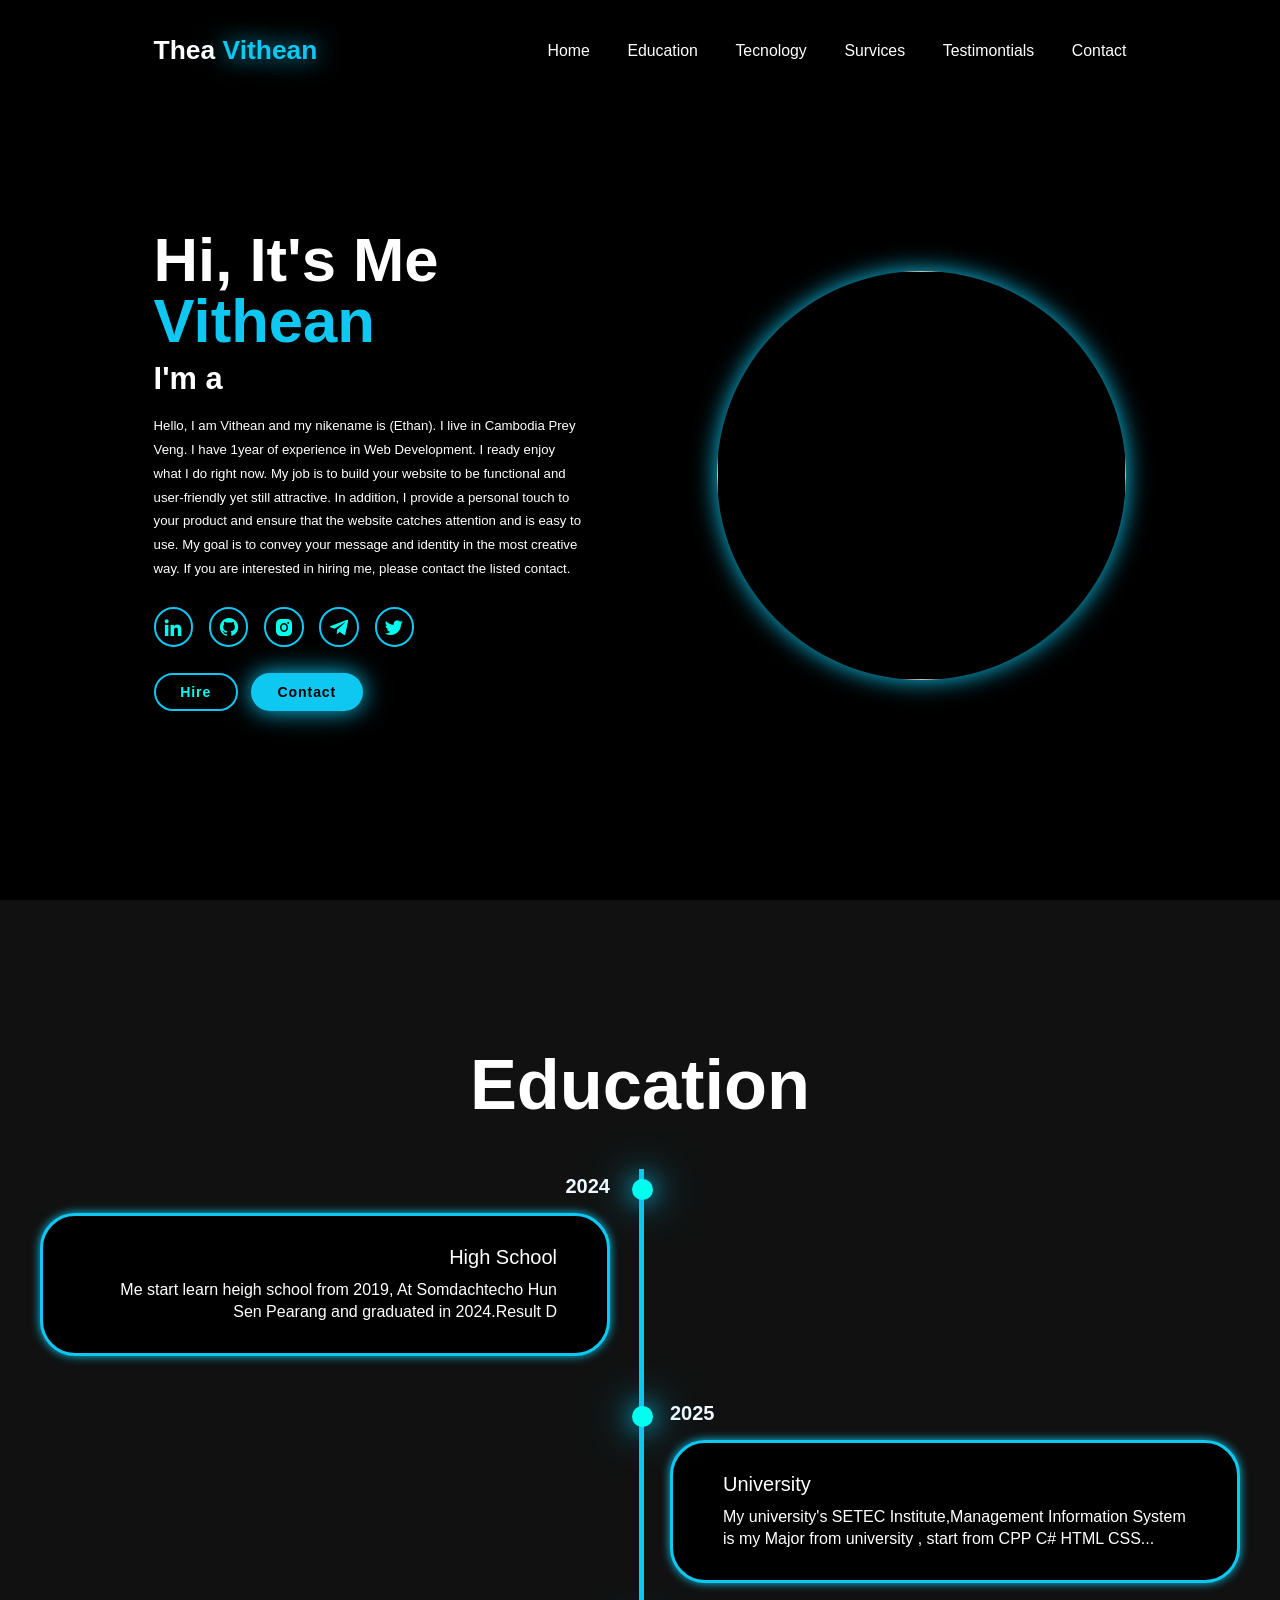
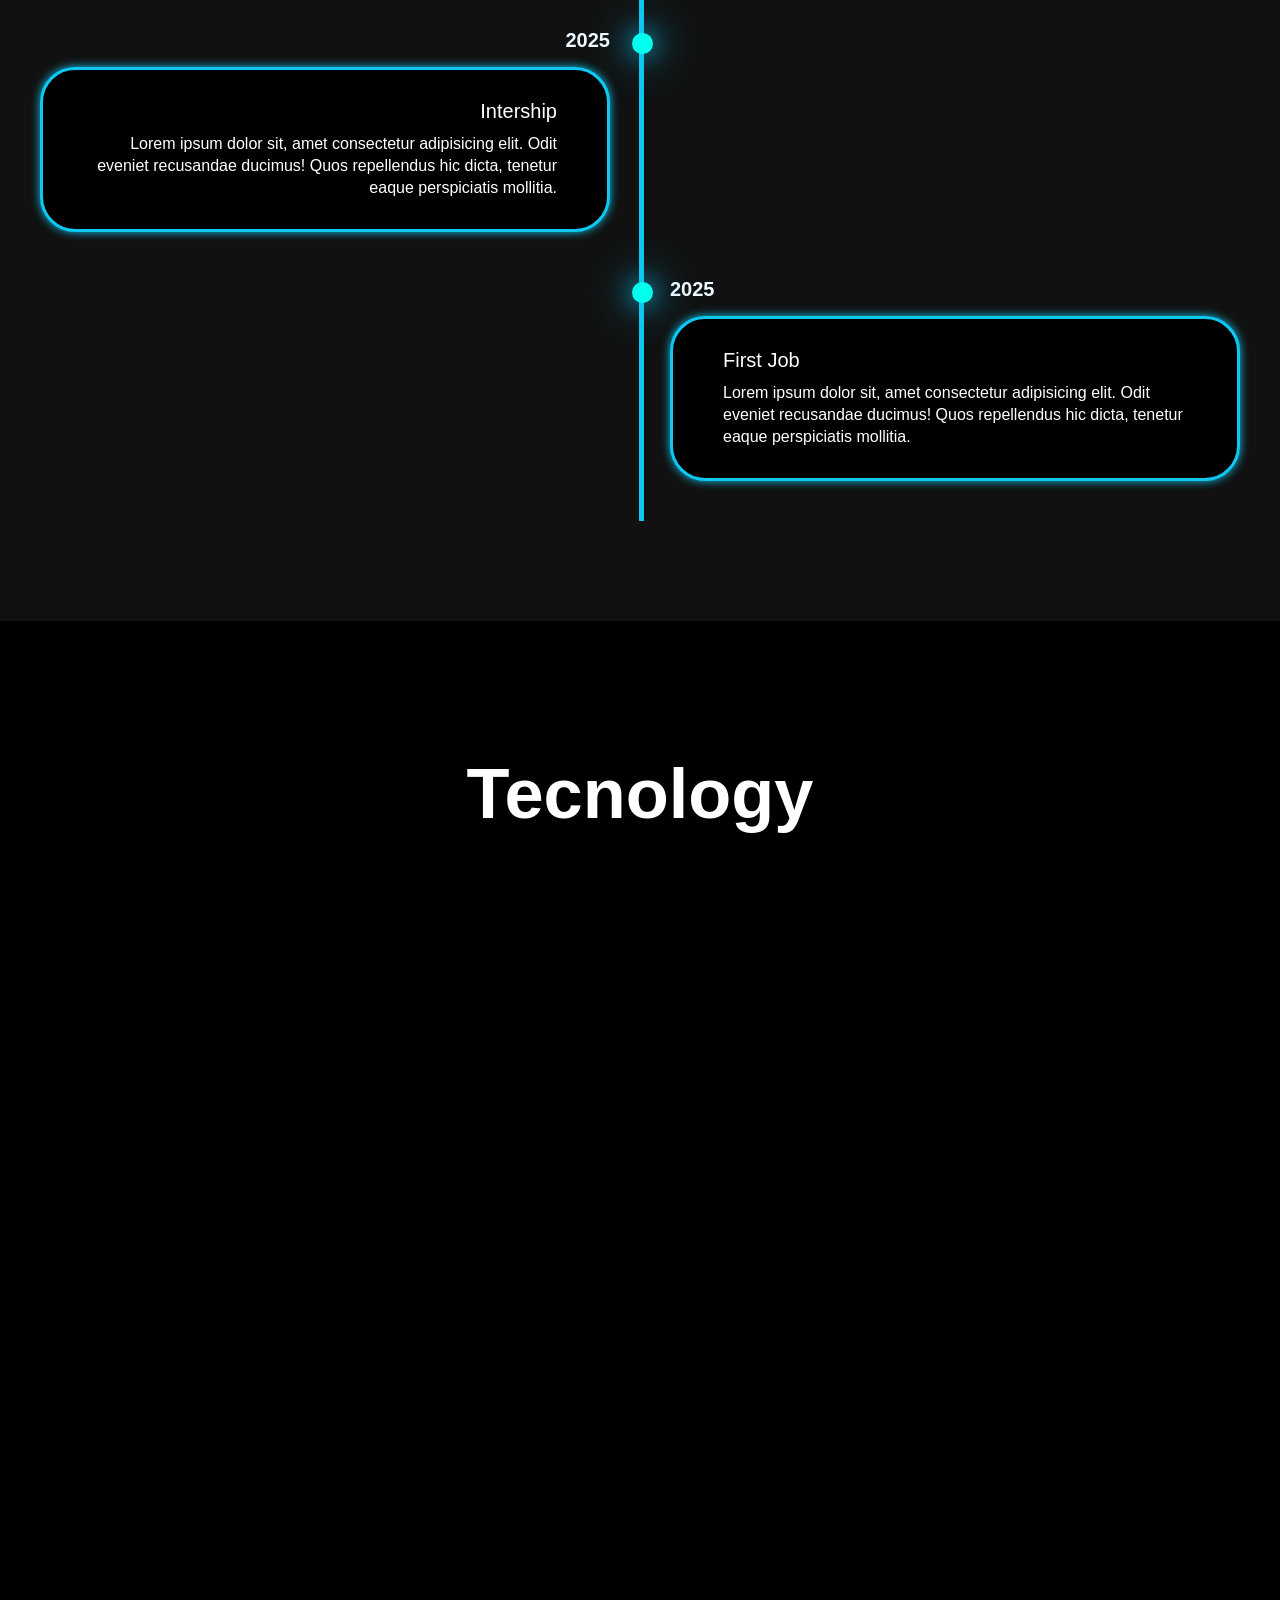
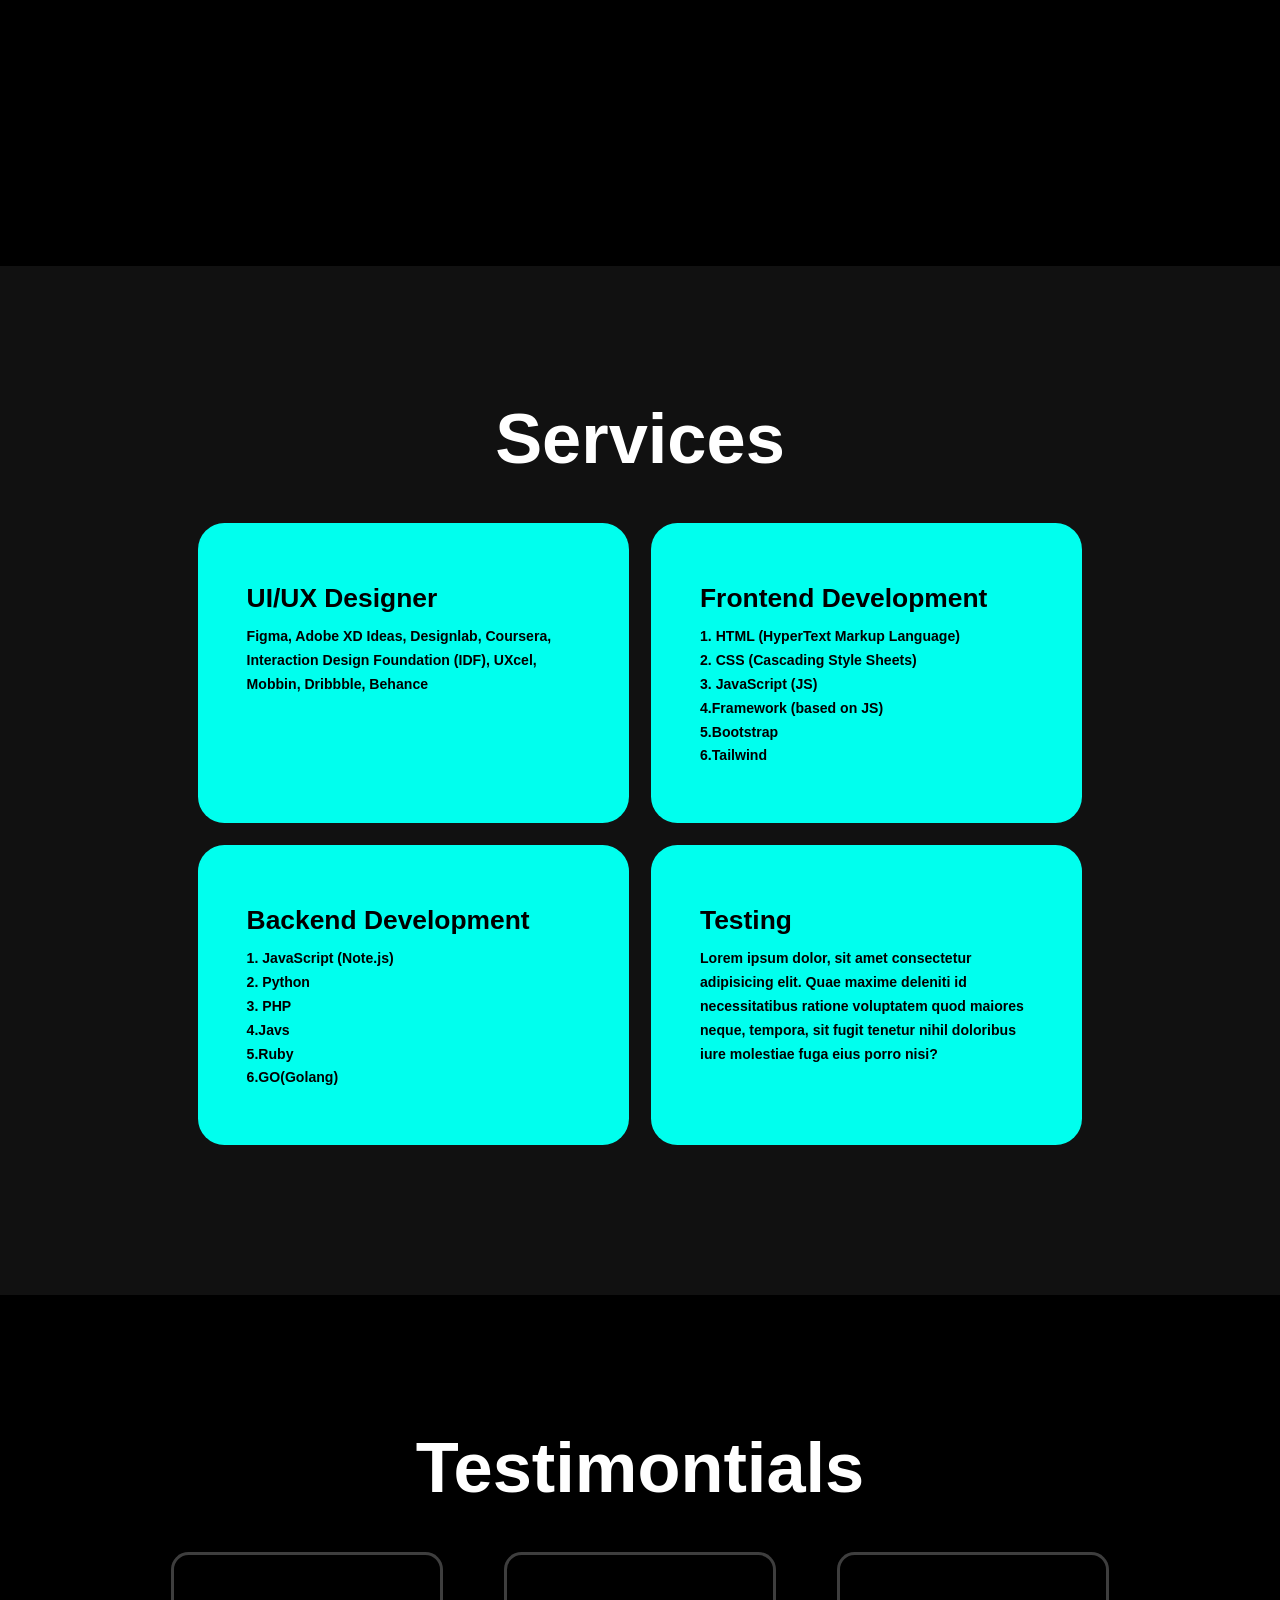
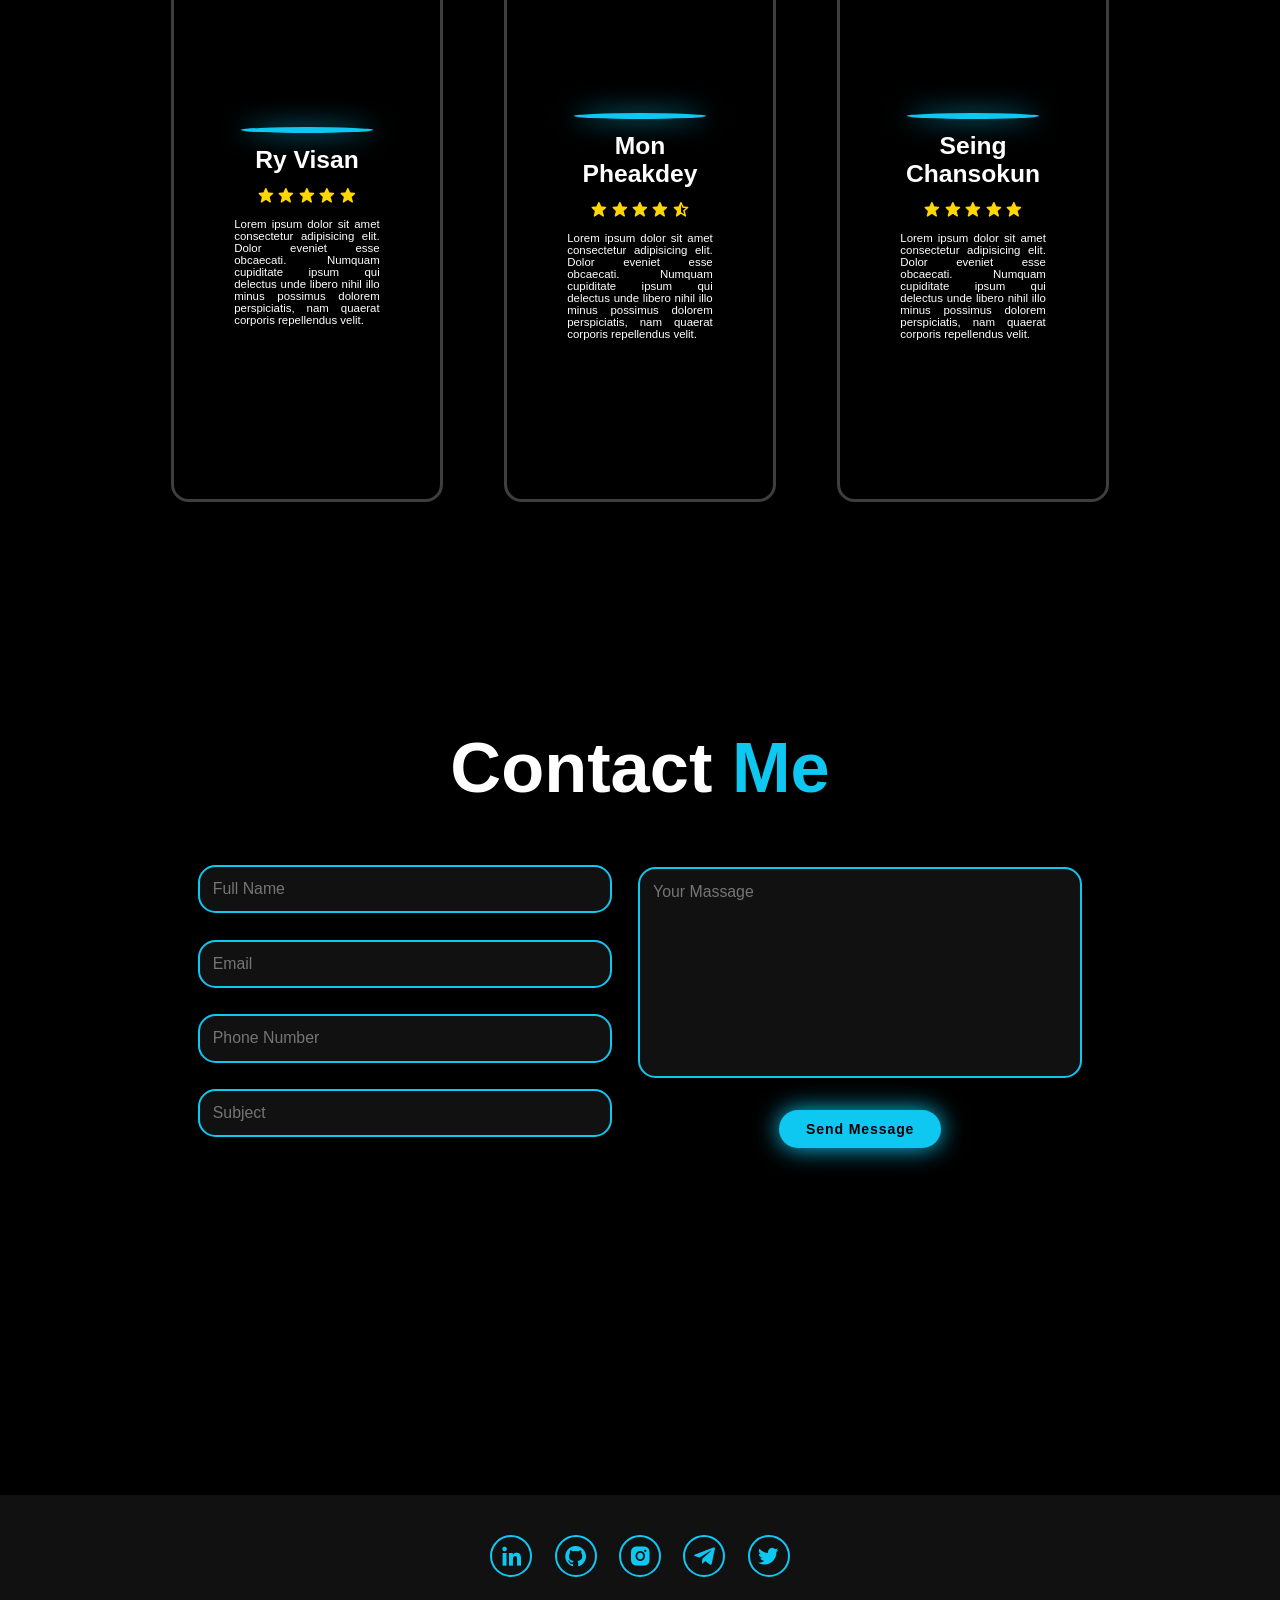
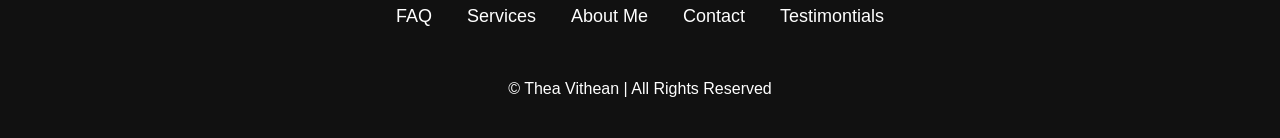
==== index.html @ bcec4ea8 "Create index.html" ====
<!DOCTYPE html>
<html lang="en">
<head>
    <meta charset="UTF-8">
    <meta name="viewport" content="width=device-width, initial-scale=1.0">
    <title>Thea Vithean</title>
    <link rel="stylesheet" href="/CSS/styl1.css">
    <link rel="preconnect" href="https://fonts.googleapis.com">
    <link rel="icon" href="/img/LOGO.ICON.jpg">
    <link href='https://unpkg.com/boxicons@2.1.4/css/boxicons.min.css' rel='stylesheet'>
</head>
<style>
    *{
    margin: 0;
    padding: 0;
    box-sizing: border-box;
    text-decoration: none;
    border: none;
    outline: none;
    scroll-behavior: smooth;
    font-family: "Poppnis",sans-serif;
}
:root{
    --bg--color:rgb(0, 0, 0);
    --second-bg-color:rgba(27, 27, 27, 0.642);
    --text--color:white;
    --main-color:#0ec8f2;
    --icon-size: 30px;
}
html{
    font-size: 60%;
    overflow-x: hidden;
}
body{
    background:var(--bg--color);
    color:var(--text--color);
    overflow: hidden;
}
.header{
    position: fixed;
    top: 0;
    left: 0;
    width: 100%;
    padding: 4rem 12% 4rem;
    background: rgba(0, 0, 0, 0.361);
    backdrop-filter: blur(8px);
    display: flex;
    justify-content: space-between;
    align-items: center;
    z-index: 5;
}
.logo{
    font-size: 3rem;
    color: var(--text--color);
    font-weight: 800;
    cursor: pointer;
    transition: 0.3s ease;
}
.logo:hover{
    transform: scale(1.1);
}
.logo span{
    text-shadow: 0 0 25px var(--main-color);
}
.navbar a{
    font-size: 1.8rem;
    color: var(--text--color);
    margin-left: 4rem;
    font-weight:500;
    transition: 0.3s ease;
    border-bottom: 3px solid transparent;
}
.navbar a:hover, .navbar a:active{
    color: var(--main-color);
    border-bottom: 3px solid var(--main-color);
}
#menu-icon{
    font-size: 3.6rem;
    color: var(--main-color);
    display: none;
}
section{
    min-height: 100vh;
    padding: 10rem 12% 10rem;
}
.home{
    display: flex;
    align-items: center;
    justify-content: center;
    gap: 15rem;
}
.home-content{
    display: flex;
    flex-direction: column;
    align-items: baseline;
    text-align: left;
    justify-content: center;
    margin-top: 3rem;
}
span{
    color: var(--main-color);
}
.logo span{
    color: var(--main-color);
}
.home-content h3{
    margin-bottom: 2rem;
    margin-top: 1rem;
    font-size: 3.5rem;
}
.home-content h1{
    font-size: 7rem;
    font-weight: 700;
    margin-top: 1.5rem;
    line-height: 1;
}
.home-img{
    border-radius: 50%;
}
.home-img img{
    position: relative;
    top: 3rem;
    width: 32vw;
    height: 32vw;
    border-radius: 50%;
    box-shadow: 0 0 25px var(--main-color);
    cursor: pointer;
    transition: 0.4s ease-in-out;
}
.home-img img:hover{
    box-shadow: 0 0 25px var(--main-color),
                0 0 50px var(--main-color),
                0 0 100px var(--main-color);
}
.home-content p{
    font-size: 1.5rem;
    font-weight: 500;
    line-height: 1.8;
    max-height: 1000px;
}
.social-icons a{
    display: inline-flex;
    justify-content: center;
    align-items: center;
    width: 4.5rem;
    height: 4.5rem;
    background: transparent;
    border: 2px solid var(--main-color);
    font-size: 2.5rem;
    border-radius: 50%;
    color: #00ffee;
    margin: 3rem 1.5rem 3rem 0;
    transition: 0.3s ease-in-out;
}
.social-icons a:hover{
    color: var(--text--color);
    transform: scale(1.3)translateY(-5px);
    box-shadow: 0 0 25px var(--main-color);
    background-color: var(--main-color)
}
.btn{
    display: inline-block;
    padding: 1rem 2.8rem;
    background: var(--main-color);
    box-shadow: 0 0 25px var(--main-color);
    border-radius: 4rem ;
    font-size: 1.6rem;
    color:black;
    border: 2px solid transparent;
    letter-spacing: 0.1rem;
    font-weight: 600;
    transition: 0.3s ease-in-out;
    cursor: pointer;
}
.btn:hover{
    transform: scale(1.05);
    box-shadow: 0 0 50px var(--main-color);
}
.btn-group{
    display: flex;
    align-items: center;
    gap: 1.5rem;
}
.btn-group a:nth-last-of-type(2){
    background-color: black;
    color: #00ffee;
    border: 2px solid var(--main-color);
    box-shadow: 0 0 25px transparent;
}
.btn-group a:nth-last-of-type(2):hover{
    box-shadow: 0 0 25px var(--main-color);
    background-color: #00ffee;
    color:black;
}
.text-animation{
    font-size: 34px;
    font-weight: 600;
    min-width: 280px;
}
.text-animation span{
    position: relative;
}
.text-animation span::before{
    content: "Web Developer";
    color:var(--main-color);
    animation: words  20s  infinite ;
}
.text-animation span::after{
    content: "";
    background-color: var(--bg--color);
    position: absolute;
    width: calc(100% + 8px);
    height: 100%;
    border-left: 3px solid var(--bg--color);
    right: -8px;
    animation: cursor 0.6s infinite, typing 20s steps(14) infinite;
}
@keyframes cursor{
    to{
        border-left: 2px solid var(--main-color);
    }
}
@keyframes words{
    0%,
    20%{
        content:"Frontend Designer";
    }
    21%,
    40%{
        content:"Web Designer";
    }
    41%,
    60%{
        content:"UX / UI Designer";
    }
    61%,
    80%{
        content:"Web Developer";
    }
    81%,
    100%{
        content:"Software Tester";
    }
}
@keyframes typing{
    10%,15%,30%,35%,50%,55%,70%,75%,90%,95%{
        width: 0;
    }
    5%,20%,25%,40%,45%,60%,65%,80%,85%{
        width: calc(100% +  8px);
    }
}
.heading{
    font-size:8rem;
    text-align: center;
    margin:5rem 0;
}
.education{
    padding: 100px 15px;
    background: var(--second-bg-color);
}
.education h2{
    margin-bottom: 5rem;
}
.timeline-items{
    max-width: 1200px;
    margin:auto;
    display: flex;
    flex-wrap: wrap;
    position: relative;
}
.timeline-items::before{
    content:"";
    position: absolute;
    width: 5px;
    height: 100%;
    background-color: var(--main-color);
    left: calc(50% - 1px);
}
.timeline-item{
    margin-bottom: 40px;
    width: 100%;
    position: relative;
}
.timeline-item:nth-child{
    margin-bottom: 0;
}
.timeline-item:nth-child(odd){
    padding-right: calc(50% + 30px);
    text-align: right;
}
.timeline-item:nth-child(even){
    padding-left: calc(50% + 30px);
}
.timeline-dot{
    height: 21px;
    width: 21px;
    background-color: #00ffee;
    box-shadow: 0 0 25px var(--main-color),
                0 0 50px var(--main-color);
    position: absolute;
    left: calc(50% - 8px);
    border-radius: 50%;
    top:10px;
}
.timeline-date{
    font-size: 20px;
    font-weight: 800;
    color: aliceblue;
    margin: 6px 0 15px;
}
.timeline-content{
    background-color: var(--bg--color);
    border: 3px solid var(--main-color);
    padding: 30px 50px;
    border-radius: 4rem;
    box-shadow: 0 0 10px var(--main-color);
    cursor: pointer;
    transition: 0.3s ease-in-out;
}
.timeline-content:hover{
    transform: scale(1.05);
    box-shadow: 0 0 25px var(--main-color);
}
.timeline-content h3{
    font-size: 20px;
    color: white;
    margin: 0 0 10px;
    font-weight: 500;
}
.timeline-content p{
    color: white;
    font-size: 16px;
    font-weight: 300;
    line-height: 22px;
}
::-webkit-scrollbar{
    width: 15px;
}
::-webkit-scrollbar-thumb{
    background-color: #00ffee;
}
::-webkit-scrollbar-track{
    background-color: var(--bg--color);
}
.services{
    background-color: var(--second-bg-color);
    color: black;
}
.services h2{
    margin-bottom: 5rem;
    color: white;
}
.services-container{
    display: grid;
    grid-template-columns: repeat(2,1fr);
    align-items: center;
    gap:2.5rem;
}
.services-box{
    background-color: #00ffee;
    height: 300px;
    border-radius: 3rem;
    border: 5px solid transparent;
    cursor: pointer;
    transition: 0.4s ease-in-out;
}
.services-box:hover{
    background: white;
    color: black;
    border:5px solid var(--main-color);
    transform: scale(1.03);
}
.services-box .services-info{
    display: flex;
    flex-direction: column;
    text-align: left;
    max-height: 200px;
    justify-content: left;
    align-items: baseline;
    padding: 5rem 5rem;
}
.services-info h4{
    font-size: 3rem;
    font-weight: 800;
    line-height: 2;
}
.services-info p{
    font-size: 1.6rem;
    font-weight: 600;
    max-height: 100px;
    line-height: 1.7;
    margin: 0;
}
.testimontials{
    background: var(--bg-color);
}
.testimontials-box{
    background-size: cover;
    display: flex;
    align-items: center;
    justify-content: center;
    flex-direction: column;
}
.testimontials .heading{
    margin-bottom: 5rem;
}
.testimontials-box img{
    width: 15rem;
    border-radius: 50%;
    border: 3px solid var(--main-color);
    box-shadow: 0 0 25px var(--main-color);
}
.wrapper{
    display: grid;
    grid-template-columns: repeat(3,1fr);
    gap: 3rem;
}
.testimontials-item{
    min-height: 550px;
    max-width: 450px;
    background: rgba(0, 0, 0, 0.461);
    border: 3px solid rgba(83, 83, 83, 0.75);
    border-radius: 2rem;
    margin: 0 2rem;
    padding: 30px 60px;
    cursor:pointer;
    display: flex;
    flex-direction: column;
    align-items: center;
    justify-content: center;
    text-align: center;
    gap: 1.5rem;
    color:white;
    transition: 0.4s ease-in-out;
}
.testimontials-item:hover{
    border: 3px solid var(--main-color);
    transform: translateY(-10px)scale(1.03);
    box-shadow: 0 0 50px var(--main-color);
}
.testimontials-item h2{
    font-size: 2.8rem;
}
.testimontials-item p{
    font-size: 1.3rem;
}
#star{
    color :gold;
    font-size: 2rem;
}
.contact{
    background-color: var(--bg--color);
}
.contact h2{
    margin-bottom: 3rem;
    color:white;
}
.contact form{
    display: flex;
    align-items: center;
    justify-content: center;
    gap: 3rem;
    margin: 5rem;
    text-align: center;
}
.contact form .input-box{
    display: flex;
    justify-content: center;
    flex-wrap: wrap;
}
.contact form .input-box input,
.contact form textarea{
    width: 100%;
    padding: 1.5rem;
    font-size: 1.8rem;
    color: var(--text--color);
    background: var(--second-bg-color);
    border-radius: 2rem;
    border: 2px solid var(--main-color);
    margin: 1.5rem 0;
    resize: none;
}
.contact form .btn{
    margin-top: 2rem;
}
.footer{
    position: relative;
    bottom: 0;
    width: 100%;
    padding: 40px 0;
    background-color: var(--second-bg-color);
}
.footer .social{
    text-align: center ;
    padding-bottom: 25px;
    color: var(--main-color);
}
.footer .social a{
    font-size: 25px;
    color: var(--main-color);
    border: 2px solid var(--main-color);
    width: 42px;
    height: 42px;
    line-height: 42px;
    display: inline-block;
    text-align: center;
    border-radius: 50%;
    margin: 0 10px;
    transition: 0.3s ease-in-out;

}
.footer .social a:hover{
    transform: scale(1.2)translateY(-10px);
    background-color: var(--main-color);
    color: black;
    box-shadow: 0 0 25px var(--main-color);
}
.footer ul{
    margin-top: 0;
    padding: 0;
    font-size: 18px;
    line-height: 1.6;
    margin-bottom: 0;
    text-align: center;
}
.footer ul li a{
    color: white;
    border-bottom: 3px solid transparent;
    transition: 0.3s ease-in-out
}
.footer ul li a:hover{
    border-bottom: 3px solid var(--main-color);
}
.footer ul li{
    display: inline-block;
    padding: 0 15px;
}
.footer .copyright{
    margin-top: 50px;
    text-align: center;
    font-size: 16px;
    color: white;
}
@media(max-width:1285px){
    html{
        font-size: 55%;
    }
    .services-container{
        padding-bottom: 7rem;
        grid-template-columns: repeat(2,1fr);
        margin: 0 5rem;
    }
}
@media(max-width:991px){
    header{
        padding: 2rem 3%;
    }
    section{
        padding: 10rem 3% 2rem;
    }
    .timeline-items::before{
        left: 7px;
    }
    .timeline-item:nth-child(odd){
        padding-right: 0;
        text-align: left;
    }
    .timeline-item:nth-child(odd),
    .timeline-item:nth-child(even){
        padding-left: 37px;
    }
    .timeline-dot{
        left: 0;
    }
    .services{
        padding-bottom: 7rem;
    }
    .testimontials .wrapper{
        grid-template-columns: repeat(1,1fr);
    }
    .footer{
        padding: 2rem 3%;
    }
}
@media(max-width:895px){
    #menu-icon{
        display: block;
    }
    .navbar{
        position: absolute;
        top: 100%;
        right: 0;
        width: 50%;
        padding:1rem 3%;
        background: rgba(0, 0, 0, 0.79);
        backdrop-filter: blur(20px);
        border-bottom-left-radius: 2rem;
        border-left: 2px solid var(--main-color);
        border-bottom: 2px solid var(--main-color);
        display :none;
    }
    .navbar .active{
        display: block;
    }
    .navbar a{
        display: block;
        font-size: 2rem;
        margin :3rem 0;
        color: white;
    }
    .home{
        flex-direction: column-reverse;
        margin: 5rem 4rem;
    }
    .home-content h3{
        font-size: 2.6rem;
    }
    .home-content h1{
        font-size: 8rem;
        margin-top: 3rem;
    }
    .home-content p{
        max-width: 600px;
        margin: 0 auto;
    }
    .home-img img{
        width: 56vw;
    }
    .services h2{
        margin-bottom: 3rem;
    }
    .services-container{
        grid-template-columns: repeat(1,1fr);
    }
}
/* .tecnology{
    display: flex;
    align-items: center;
    justify-content: center;
} */
.orbit-wrapper {
      position: relative;
      width: 100%;
      height: 100vh;
      perspective: 1000px;
      display: flex;
      align-items: center;
      justify-content: center;
    }
    .equator-rotation {
      width: 100%;
      height: 100%;
      transform-style: preserve-3d;
      position: relative;
    }
    .orbit {
      position: absolute;
      top: 35%;
      left: 50%;
      transform-style: preserve-3d;
    }
    .icon {
      position: absolute;
      width: var(--icon-size);
      height: var(--icon-size);
      transition: transform 0.2s;
    }
    .icon img {
      width: 100%;
      height: 100%;
    }
</style>
<body>
    <header class="header">
        <a href="#home" class="logo">Thea <span>Vithean</span></a>
        <i class='bx bx-menu' id="menu-icon"></i>
        <nav class="navbar">
            <a href="#home" class="active">Home</a>
            <a href="#education">Education</a>
            <a href="#tecnology">Tecnology</a>
            <a href="#services">Survices</a>
            <a href="#testimontials">Testimontials</a>
            <a href="#contact">Contact</a>
        </nav>
    </header>
    <section class="home" id="home">
        <div class="home-content">
            <h1>Hi, It's Me <span>Vithean</span></h1>
            <h3 class="text-animation">I'm a <span></span></h3>
            <p>Hello, I am Vithean and my nikename is (Ethan). I live in Cambodia Prey Veng. I have 1year of experience in Web Development. I ready enjoy  what I do right now. My job is to build your website to be functional and user-friendly yet still attractive. In addition, I provide a personal touch to your product and ensure that the website catches attention and is easy to use. My goal is to convey your message and identity in the most creative way. If you are interested in hiring me, please contact the listed contact. </p>
            <div class="social-icons">
                <a href="#"><i class='bx bxl-linkedin' ></i></a>
                <a href="https://github.com/ethanthean17"><i class='bx bxl-github' ></i></a>
                <a href="https://www.instagram.com/accounts/settings/v2/your_account/"><i class='bx bxl-instagram-alt' ></i></a>
                <a href="https://t.me/theavithean"><i class='bx bxl-telegram' ></i></a>
                <a href="https://x.com/home"><i class='bx bxl-twitter' ></i></a>
            </div>
            <div class="btn-group">
                <a href="#" class="btn">Hire</a>
                <a href="#contact" class="btn">Contact</a>
            </div>
        </div>
        <div class="home-img">
            <img src="logo12.jpg" alt="">
        </div>
    </section>
    <section class="education" id="education">
        <h2 class="heading">Education</h2>
        <div class="timeline-items">
            <div class="timeline-item">
                <div class="timeline-dot"></div>
                    <div class="timeline-date">2024</div>
                        <div class="timeline-content">
                        <h3>High School</h3>
                        <p>Me start learn heigh school from 2019, At Somdachtecho Hun Sen Pearang and graduated in 2024.Result D</p>
                    </div>
            </div>
            <div class="timeline-item">
                <div class="timeline-dot"></div>
                    <div class="timeline-date">2025</div>
                    <div class="timeline-content">
                        <h3>University</h3>
                        <p>My university's SETEC Institute,Management Information System is my Major from university , start from CPP C# HTML CSS...</p>
                    </div>
            </div>
            <div class="timeline-item">
                <div class="timeline-dot"></div>
                <div class="timeline-date">2025</div>
                <div class="timeline-content">
                    <h3>Intership</h3>
                    <p>Lorem ipsum dolor sit, amet consectetur adipisicing elit. Odit eveniet recusandae ducimus! Quos repellendus hic dicta, tenetur eaque perspiciatis mollitia.</p>
                </div>
            </div>
            <div class="timeline-item">
                <div class="timeline-dot"></div>
                <div class="timeline-date">2025</div>
                <div class="timeline-content">
                    <h3>First Job</h3>
                    <p>Lorem ipsum dolor sit, amet consectetur adipisicing elit. Odit eveniet recusandae ducimus! Quos repellendus hic dicta, tenetur eaque perspiciatis mollitia.</p>
                </div>
            </div>
        </div>
    </section>
    <section class="tecnology" id="tecnology">
        <h2 class="heading">Tecnology</h2>
        <div class="orbit-wrapper">
            <div class="equator-rotation" id="equator">
            <div id="orbit1" class="orbit"></div>
            <div id="orbit2" class="orbit"></div>
            <div id="orbit3" class="orbit"></div>
            <div id="orbit4" class="orbit"></div>
            <div id="orbit5" class="orbit"></div>
            <div id="orbit6" class="orbit"></div>
        </div>
  </div>
  </div>
    </section>
    <section class="services" id="services">
        <h2 class="heading">Services</h2>
        <div class="services-container">
            <div class="services-box">
                <div class="services-info">
                    <h4>UI/UX Designer</h4>
                    <p>Figma, Adobe XD Ideas, Designlab, Coursera, Interaction Design Foundation (IDF), UXcel, Mobbin, Dribbble, Behance</p>
                </div>
            </div>
            <div class="services-box">
                <div class="services-info">
                    <h4>Frontend Development</h4>
                    <p>1. HTML (HyperText Markup Language) <br>2. CSS (Cascading Style Sheets) <br>3. JavaScript (JS) <br>4.Framework (based on JS) <br>5.Bootstrap <br>6.Tailwind</p>
                </div>
            </div>
            <div class="services-box">
                <div class="services-info">
                    <h4>Backend Development</h4>
                    <p>1. JavaScript (Note.js) <br>2. Python <br>3. PHP <br>4.Javs <br>5.Ruby <br>6.GO(Golang)</p>
                </div>
            </div>
            <div class="services-box">
                <div class="services-info">
                    <h4>Testing</h4>
                    <p>Lorem ipsum dolor, sit amet consectetur adipisicing elit. Quae maxime deleniti id necessitatibus ratione voluptatem quod maiores neque, tempora, sit fugit tenetur nihil doloribus iure molestiae fuga eius porro nisi?</p>
                </div>
            </div>
        </div>
    </section>
    <section class="testimontials" id="testimontials">
        <div class="testimontials-box">
            <h2 class="heading">Testimontials</h2>
            <div class="wrapper">
                <div class="testimontials-item">
                    <img src="kru visan.jpg" alt="">
                    <h2>Ry Visan</h2>
                    <div class="rating">
                        <i class='bx bxs-star' id="star"></i>
                        <i class='bx bxs-star' id="star"></i>
                        <i class='bx bxs-star' id="star"></i>
                        <i class='bx bxs-star' id="star"></i>
                        <i class='bx bxs-star' id="star"></i>
                    </div>
                    <p align="justify">Lorem ipsum dolor sit amet consectetur adipisicing elit. Dolor eveniet esse obcaecati. Numquam cupiditate ipsum qui delectus unde libero nihil illo minus possimus dolorem perspiciatis, nam quaerat corporis repellendus velit.</p>
                </div>
                <div class="testimontials-item">
                    <img src="ahkdey2.jpg" alt="">
                    <h2>Mon Pheakdey</h2>
                    <div class="rating">
                        <i class='bx bxs-star' id="star"></i>
                        <i class='bx bxs-star' id="star"></i>
                        <i class='bx bxs-star' id="star"></i>
                        <i class='bx bxs-star' id="star"></i>
                        <i class='bx bxs-star-half' id="star"></i>
                    </div>
                    <p align="justify">Lorem ipsum dolor sit amet consectetur adipisicing elit. Dolor eveniet esse obcaecati. Numquam cupiditate ipsum qui delectus unde libero nihil illo minus possimus dolorem perspiciatis, nam quaerat corporis repellendus velit.</p>
                </div>
                <div class="testimontials-item">
                    <img src="sokun.jpg" alt="">
                    <h2>Seing Chansokun</h2>
                    <div class="rating">
                        <i class='bx bxs-star' id="star"></i>
                        <i class='bx bxs-star' id="star"></i>
                        <i class='bx bxs-star' id="star"></i>
                        <i class='bx bxs-star' id="star"></i>
                        <i class='bx bxs-star' id="star"></i>
                    </div>
                    <p align="justify">Lorem ipsum dolor sit amet consectetur adipisicing elit. Dolor eveniet esse obcaecati. Numquam cupiditate ipsum qui delectus unde libero nihil illo minus possimus dolorem perspiciatis, nam quaerat corporis repellendus velit.</p>
                </div>
            </div>
        </div>
    </section>
    <section class="contact" id="contact">
        <h2 class="heading">Contact <span>Me</span></h2>
        <form action="">
            <div class="input-group">
                <div class="input-box">
                    <input type="text" placeholder="Full Name">
                    <input type="email" placeholder="Email">
                </div>
                <div class="input-box">
                    <input type="number" placeholder="Phone Number">
                    <input type="text" placeholder="Subject">
                </div>
            </div>
            <div class="input-group-2">
                    <textarea name="" id="" cols="30" rows="10" placeholder="Your Massage"></textarea>
                    <input type="submit" value="Send Message" class="btn">
                </div>
        </form>
    </section>
    <footer class="footer">
        <div class="social">
            <a href="#"><i class='bx bxl-linkedin' ></i></a>
            <a href="https://github.com/ethanthean17"><i class='bx bxl-github' ></i></a>
            <a href="https://www.instagram.com/accounts/settings/v2/your_account/"><i class='bx bxl-instagram-alt' ></i></a>
            <a href="https://t.me/theavithean"><i class='bx bxl-telegram' ></i></a>
            <a href="https://x.com/home"><i class='bx bxl-twitter' ></i></a>
        </div>
        <ul class="list">
            <li><a href="">FAQ</a></li>
            <li><a href="#services">Services</a></li>
            <li><a href="#home">About Me</a></li>
            <li><a href="#contact">Contact</a></li>
            <li><a href="#testimontials">Testimontials</a></li>
        </ul>
        <p class="copyright">
            © Thea Vithean  |  All Rights Reserved
        </p>
    </footer>
    <script src="/Javascript/script.js"></script>
    <script>
    const allLanguages = [
      { title: "Python", img: "https://cdn.jsdelivr.net/gh/devicons/devicon/icons/python/python-original.svg" },
      { title: "Java", img: "https://cdn.jsdelivr.net/gh/devicons/devicon/icons/java/java-original.svg" },
      { title: "C++", img: "https://cdn.jsdelivr.net/gh/devicons/devicon/icons/cplusplus/cplusplus-original.svg" },
      { title: "Ruby", img: "https://cdn.jsdelivr.net/gh/devicons/devicon/icons/ruby/ruby-original.svg" },
      { title: "Swift", img: "https://cdn.jsdelivr.net/gh/devicons/devicon/icons/swift/swift-original.svg" },
      { title: "C#", img: "https://cdn.jsdelivr.net/gh/devicons/devicon/icons/csharp/csharp-original.svg" },
      { title: "Go", img: "https://cdn.jsdelivr.net/gh/devicons/devicon/icons/go/go-original.svg" },
      { title: "PHP", img: "https://cdn.jsdelivr.net/gh/devicons/devicon/icons/php/php-original.svg" },
      { title: "Rust", img: "https://cdn.jsdelivr.net/gh/devicons/devicon/icons/rust/rust-plain.svg" },
      { title: "TypeScript", img: "https://cdn.jsdelivr.net/gh/devicons/devicon/icons/typescript/typescript-original.svg" },
      { title: "Kotlin", img: "https://cdn.jsdelivr.net/gh/devicons/devicon/icons/kotlin/kotlin-original.svg" },
      { title: "Dart", img: "https://cdn.jsdelivr.net/gh/devicons/devicon/icons/dart/dart-original.svg" },
      { title: "Haskell", img: "https://cdn.jsdelivr.net/gh/devicons/devicon/icons/haskell/haskell-original.svg" },
      { title: "Perl", img: "https://cdn.jsdelivr.net/gh/devicons/devicon/icons/perl/perl-original.svg" }
    ];

    const orbitSettings = [
      { id: "orbit1", radius: 270, iconSpeed: 0.015 },
      { id: "orbit2", radius: 230, iconSpeed: 0.02 },
      { id: "orbit3", radius: 190, iconSpeed: 0.025 },
      { id: "orbit4", radius: 150, iconSpeed: 0.03 },
      { id: "orbit5", radius: 110,  iconSpeed: 0.035 },
      { id: "orbit6", radius: 70,  iconSpeed: 0.04 }
    ];

    const iconSize = parseInt(getComputedStyle(document.documentElement).getPropertyValue('--icon-size'));
    const orbits = orbitSettings.map((config, index) => {
      const el = document.getElementById(config.id);
      const langs = [];

      for (let i = 0; i < 4; i++) {
        langs.push(allLanguages[(index * 4 + i) % allLanguages.length]);
      }

      el.style.width = el.style.height = config.radius * 2 + 'px';
      el.style.marginLeft = -config.radius + 'px';
      el.style.marginTop = -config.radius + 'px';

      return { element: el, ...config, langs, icons: [], angle: 0 };
    });

    orbits.forEach(orbit => {
      orbit.langs.forEach(lang => {
        const icon = document.createElement('div');
        icon.className = 'icon';
        icon.title = lang.title;

        const img = document.createElement('img');
        img.src = lang.img;
        img.alt = lang.title;

        icon.appendChild(img);
        orbit.element.appendChild(icon);
        orbit.icons.push(icon);
      });
    });

    let worldAngle = 0;

    function animate() {
      worldAngle += 0.002;
      document.getElementById('equator').style.transform = `rotateY(${worldAngle * 180 / Math.PI}deg)`;

      orbits.forEach(orbit => {
        orbit.angle += orbit.iconSpeed;

        orbit.icons.forEach((icon, i) => {
          const angle = (i / orbit.icons.length) * 2 * Math.PI + orbit.angle;
          const x = orbit.radius * Math.cos(angle);
          const z = orbit.radius * Math.sin(angle);

          icon.style.left = `${orbit.radius + x - iconSize / 2}px`;
          icon.style.top = `${orbit.radius - z * 0.3}px`;

          const scale = 0.7 + (z / (2 * orbit.radius));
          icon.style.transform = `scale(${scale.toFixed(2)})`;
          icon.style.zIndex = Math.floor(scale * 100);
        });
      });

      requestAnimationFrame(animate);
    }

    animate();
    let munuIcon = document.querySelector('#menu-icon');
let navbar = document.querySelector('.navbar');
let sections = document.querySelectorAll('section');
let navLinks = document.querySelectorAll('header nav a');

window.onscroll = () =>{
    sections.forEach(sec => {
        let top =window.scrollY;
        let offet = sec.offsetTop - 150;
        let height = sec.offsetHeight;
        let id = sec.getAttribute('id');
        if(top >= offet && top < offet + height){
            navLinks.forEach(links => {
                links.classList.remove('active');
                document.querySelector('header nav a [ href*=' + id + ' ]').classList.add('active')
            })
        }
    })
}
munuIcon.onclick = () => {
    munuIcon.classList.toggle('bx-x');
    navbar.classList.toggle('active');
}
  </script>

</body>
</html>
---- CSS/styl1.css ----
*{
    margin: 0;
    padding: 0;
    box-sizing: border-box;
    text-decoration: none;
    border: none;
    outline: none;
    scroll-behavior: smooth;
    font-family: "Poppnis",sans-serif;
}
:root{
    --bg--color:rgb(0, 0, 0);
    --second-bg-color:rgba(27, 27, 27, 0.642);
    --text--color:white;
    --main-color:#00ffee;
}
html{
    font-size: 60%;
    overflow-x: hidden;
}
body{
    background:var(--bg--color);
    color:var(--text--color);
}
.header{
    position: fixed;
    top: 0;
    left: 0;
    width: 100%;
    padding: 4rem 12% 4rem;
    background: rgba(0, 0, 0, 0.638);
    backdrop-filter: blur(10px);
    display: flex;
    justify-content: space-between;
    align-items: center;
    z-index: 5;
}
.logo{
    font-size: 3rem;
    color: var(--text--color);
    font-weight: 800;
    cursor: pointer;
    transition: 0.3s ease;
}
.logo:hover{
    transform: scale(1.1);
}
.logo span{
    text-shadow: 0 0 25px var(--main-color);
}
.navbar a{
    font-size: 1.8rem;
    color: var(--text--color);
    margin-left: 4rem;
    font-weight:500;
    transition: 0.3s ease;
    border-bottom: 3px solid transparent;
}
.navbar a:hover, .navbar a:active{
    color: var(--main-color);
    border-bottom: 3px solid var(--main-color);
}
#menu-icon{
    font-size: 3.6rem;
    color: var(--main-color);
    display: none;
}
section{
    min-height: 100vh;
    padding: 10rem 12% 10rem;
}
.home{
    display: flex;
    align-items: center;
    justify-content: center;
    gap: 15rem;
}
.home-content{
    display: flex;
    flex-direction: column;
    align-items: baseline;
    text-align: left;
    justify-content: center;
    margin-top: 3rem;
}
span{
    color: var(--main-color);
}
.logo span{
    color: var(--main-color);
}
.home-content h3{
    margin-bottom: 2rem;
    margin-top: 1rem;
    font-size: 3.5rem;
}
.home-content h1{
    font-size: 7rem;
    font-weight: 700;
    margin-top: 1.5rem;
    line-height: 1;
}
.home-img{
    border-radius: 50%;
}
.home-img img{
    position: relative;
    top: 3rem;
    width: 32vw;
    border-radius: 50%;
    box-shadow: 0 0 25px var(--main-color);
    cursor: pointer;
    transition: 0.4s ease-in-out;
}
.home-img img:hover{
    box-shadow: 0 0 25px var(--main-color),
                0 0 50px var(--main-color),
                0 0 100px var(--main-color);
}
.home-content p{
    font-size: 1.5rem;
    font-weight: 500;
    line-height: 1.8;
    max-height: 1000px;
}
.social-icons a{
    display: inline-flex;
    justify-content: center;
    align-items: center;
    width: 4.5rem;
    height: 4.5rem;
    background: transparent;
    border: 2px solid var(--main-color);
    font-size: 2.5rem;
    border-radius: 50%;
    color: #00ffee;
    margin: 3rem 1.5rem 3rem 0;
    transition: 0.3s ease-in-out;
}
.social-icons a:hover{
    color: var(--text--color);
    transform: scale(1.3)translateY(-5px);
    box-shadow: 0 0 25px var(--main-color);
    background-color: var(--main-color)
}
.btn{
    display: inline-block;
    padding: 1rem 2.8rem;
    background: var(--main-color);
    box-shadow: 0 0 25px var(--main-color);
    border-radius: 4rem ;
    font-size: 1.6rem;
    color:black;
    border: 2px solid transparent;
    letter-spacing: 0.1rem;
    font-weight: 600;
    transition: 0.3s ease-in-out;
    cursor: pointer;
}
.btn:hover{
    transform: scale(1.05);
    box-shadow: 0 0 50px var(--main-color);
}
.btn-group{
    display: flex;
    align-items: center;
    gap: 1.5rem;
}
.btn-group a:nth-last-of-type(2){
    background-color: black;
    color: #00ffee;
    border: 2px solid var(--main-color);
    box-shadow: 0 0 25px transparent;
}
.btn-group a:nth-last-of-type(2):hover{
    box-shadow: 0 0 25px var(--main-color);
    background-color: #00ffee;
    color:black;
}
.text-animation{
    font-size: 34px;
    font-weight: 600;
    min-width: 280px;
}
.text-animation span{
    position: relative;
}
.text-animation span::before{
    content: "Web Developer";
    color:var(--main-color);
    animation: words  20s  infinite ;
}
.text-animation span::after{
    content: "";
    background-color: var(--bg--color);
    position: absolute;
    width: calc(100% + 8px);
    height: 100%;
    border-left: 3px solid var(--bg--color);
    right: -8px;
    animation: cursor 0.6s infinite, typing 20s steps(14) infinite;
}
@keyframes cursor{
    to{
        border-left: 2px solid var(--main-color);
    }
}
@keyframes words{
    0%,
    20%{
        content:"Frontend Designer";
    }
    21%,
    40%{
        content:"Web Designer";
    }
    41%,
    60%{
        content:"UX / UI Designer";
    }
    61%,
    80%{
        content:"Web Developer";
    }
    81%,
    100%{
        content:"Software Tester";
    }
}
@keyframes typing{
    10%,15%,30%,35%,50%,55%,70%,75%,90%,95%{
        width: 0;
    }
    5%,20%,25%,40%,45%,60%,65%,80%,85%{
        width: calc(100% +  8px);
    }
}
.heading{
    font-size:8rem;
    text-align: center;
    margin:5rem 0;
}
.education{
    padding: 100px 15px;
    background: var(--second-bg-color);
}
.education h2{
    margin-bottom: 5rem;
}
.timeline-items{
    max-width: 1200px;
    margin:auto;
    display: flex;
    flex-wrap: wrap;
    position: relative;
}
.timeline-items::before{
    content:"";
    position: absolute;
    width: 5px;
    height: 100%;
    background-color: var(--main-color);
    left: calc(50% - 1px);
}
.timeline-item{
    margin-bottom: 40px;
    width: 100%;
    position: relative;
}
.timeline-item:nth-child{
    margin-bottom: 0;
}
.timeline-item:nth-child(odd){
    padding-right: calc(50% + 30px);
    text-align: right;
}
.timeline-item:nth-child(even){
    padding-left: calc(50% + 30px);
}
.timeline-dot{
    height: 21px;
    width: 21px;
    background-color: #00ffee;
    box-shadow: 0 0 25px var(--main-color),
                0 0 50px var(--main-color);
    position: absolute;
    left: calc(50% - 8px);
    border-radius: 50%;
    top:10px;
}
.timeline-date{
    font-size: 20px;
    font-weight: 800;
    color: aliceblue;
    margin: 6px 0 15px;
}
.timeline-content{
    background-color: var(--bg--color);
    border: 3px solid var(--main-color);
    padding: 30px 50px;
    border-radius: 4rem;
    box-shadow: 0 0 10px var(--main-color);
    cursor: pointer;
    transition: 0.3s ease-in-out;
}
.timeline-content:hover{
    transform: scale(1.05);
    box-shadow: 0 0 25px var(--main-color);
}
.timeline-content h3{
    font-size: 20px;
    color: white;
    margin: 0 0 10px;
    font-weight: 500;
}
.timeline-content p{
    color: white;
    font-size: 16px;
    font-weight: 300;
    line-height: 22px;
}
::-webkit-scrollbar{
    width: 15px;
}
::-webkit-scrollbar-thumb{
    background-color: #00ffee;
}
::-webkit-scrollbar-track{
    background-color: var(--bg--color);
}
.services{
    background-color: var(--bg--color);
    color: black;
}
.services h2{
    margin-bottom: 5rem;
    color: white;
}
.services-container{
    display: grid;
    grid-template-columns: repeat(2,1fr);
    align-items: center;
    gap:2.5rem;
}
.services-box{
    background-color: #00ffee;
    height: 300px;
    border-radius: 3rem;
    border: 5px solid transparent;
    cursor: pointer;
    transition: 0.4s ease-in-out;
}
.services-box:hover{
    background: white;
    color: black;
    border:5px solid var(--main-color);
    transform: scale(1.03);
}
.services-box .services-info{
    display: flex;
    flex-direction: column;
    text-align: left;
    max-height: 200px;
    justify-content: left;
    align-items: baseline;
    padding: 5rem 5rem;
}
.services-info h4{
    font-size: 3rem;
    font-weight: 800;
    line-height: 2;
}
.services-info p{
    font-size: 1.6rem;
    font-weight: 600;
    max-height: 100px;
    line-height: 1.7;
    margin: 0;
}
.testimontials{
    background: var(--second-bg-color);
}
.testimontials-box{
    background-size: cover;
    display: flex;
    align-items: center;
    justify-content: center;
    flex-direction: column;
}
.testimontials .heading{
    margin-bottom: 5rem;
}
.testimontials-box img{
    width: 15rem;
    border-radius: 50%;
    border: 3px solid var(--main-color);
    box-shadow: 0 0 25px var(--main-color);
}
.wrapper{
    display: grid;
    grid-template-columns: repeat(3,1fr);
    gap: 3rem;
}
.testimontials-item{
    min-height: 550px;
    max-width: 450px;
    background: rgba(0, 0, 0, 0.804);
    border: 3px solid rgba(83, 83, 83, 0.75);
    border-radius: 2rem;
    margin: 0 2rem;
    padding: 30px 60px;
    cursor:pointer;
    display: flex;
    flex-direction: column;
    align-items: center;
    justify-content: center;
    text-align: center;
    gap: 1.5rem;
    color:white;
    transition: 0.4s ease-in-out;
}
.testimontials-item:hover{
    border: 3px solid var(--main-color);
    transform: translateY(-10px)scale(1.03);
    box-shadow: 0 0 50px var(--main-color);
}
.testimontials-item h2{
    font-size: 2.8rem;
}
.testimontials-item p{
    font-size: 1.3rem;
}
#star{
    color :gold;
    font-size: 2rem;
}
.contact{
    background-color: var(--bg--color);
}
.contact h2{
    margin-bottom: 3rem;
    color:white;
}
.contact form{
    display: flex;
    align-items: center;
    justify-content: center;
    gap: 3rem;
    margin: 5rem;
    text-align: center;
}
.contact form .input-box{
    display: flex;
    justify-content: center;
    flex-wrap: wrap;
}
.contact form .input-box input,
.contact form textarea{
    width: 100%;
    padding: 1.5rem;
    font-size: 1.8rem;
    color: var(--text--color);
    background: var(--second-bg-color);
    border-radius: 2rem;
    border: 2px solid var(--main-color);
    margin: 1.5rem 0;
    resize: none;
}
.contact form .btn{
    margin-top: 2rem;
}
.footer{
    position: relative;
    bottom: 0;
    width: 100%;
    padding: 40px 0;
    background-color: var(--second-bg-color);
}
.footer .social{
    text-align: center ;
    padding-bottom: 25px;
    color: var(--main-color);
}
.footer .social a{
    font-size: 25px;
    color: var(--main-color);
    border: 2px solid var(--main-color);
    width: 42px;
    height: 42px;
    line-height: 42px;
    display: inline-block;
    text-align: center;
    border-radius: 50%;
    margin: 0 10px;
    transition: 0.3s ease-in-out;

}
.footer .social a:hover{
    transform: scale(1.2)translateY(-10px);
    background-color: var(--main-color);
    color: black;
    box-shadow: 0 0 25px var(--main-color);
}
.footer ul{
    margin-top: 0;
    padding: 0;
    font-size: 18px;
    line-height: 1.6;
    margin-bottom: 0;
    text-align: center;
}
.footer ul li a{
    color: white;
    border-bottom: 3px solid transparent;
    transition: 0.3s ease-in-out
}
.footer ul li a:hover{
    border-bottom: 3px solid var(--main-color);
}
.footer ul li{
    display: inline-block;
    padding: 0 15px;
}
.footer .copyright{
    margin-top: 50px;
    text-align: center;
    font-size: 16px;
    color: white;
}
@media(max-width:1285px){
    html{
        font-size: 55%;
    }
    .services-container{
        padding-bottom: 7rem;
        grid-template-columns: repeat(2,1fr);
        margin: 0 5rem;
    }
}
@media(max-width:991px){
    header{
        padding: 2rem 3%;
    }
    section{
        padding: 10rem 3% 2rem;
    }
    .timeline-items::before{
        left: 7px;
    }
    .timeline-item:nth-child(odd){
        padding-right: 0;
        text-align: left;
    }
    .timeline-item:nth-child(odd),
    .timeline-item:nth-child(even){
        padding-left: 37px;
    }
    .timeline-dot{
        left: 0;
    }
    .services{
        padding-bottom: 7rem;
    }
    .testimontials .wrapper{
        grid-template-columns: repeat(1,1fr);
    }
    .footer{
        padding: 2rem 3%;
    }
}
@media(max-width:895px){
    #menu-icon{
        display: block;
    }
    .navbar{
        position: absolute;
        top: 100%;
        right: 0;
        width: 50%;
        padding:1rem 3%;
        background: rgba(0, 0, 0, 0.79);
        backdrop-filter: blur(20px);
        border-bottom-left-radius: 2rem;
        border-left: 2px solid var(--main-color);
        border-bottom: 2px solid var(--main-color);
        display :none;
    }
    .navbar .active{
        display: block;
    }
    .navbar a{
        display: block;
        font-size: 2rem;
        margin :3rem 0;
        color: white;
    }
    .home{
        flex-direction: column-reverse;
        margin: 5rem 4rem;
    }
    .home-content h3{
        font-size: 2.6rem;
    }
    .home-content h1{
        font-size: 8rem;
        margin-top: 3rem;
    }
    .home-content p{
        max-width: 600px;
        margin: 0 auto;
    }
    .home-img img{
        width: 56vw;
    }
    .services h2{
        margin-bottom: 3rem;
    }
    .services-container{
        grid-template-columns: repeat(1,1fr);
    }
}
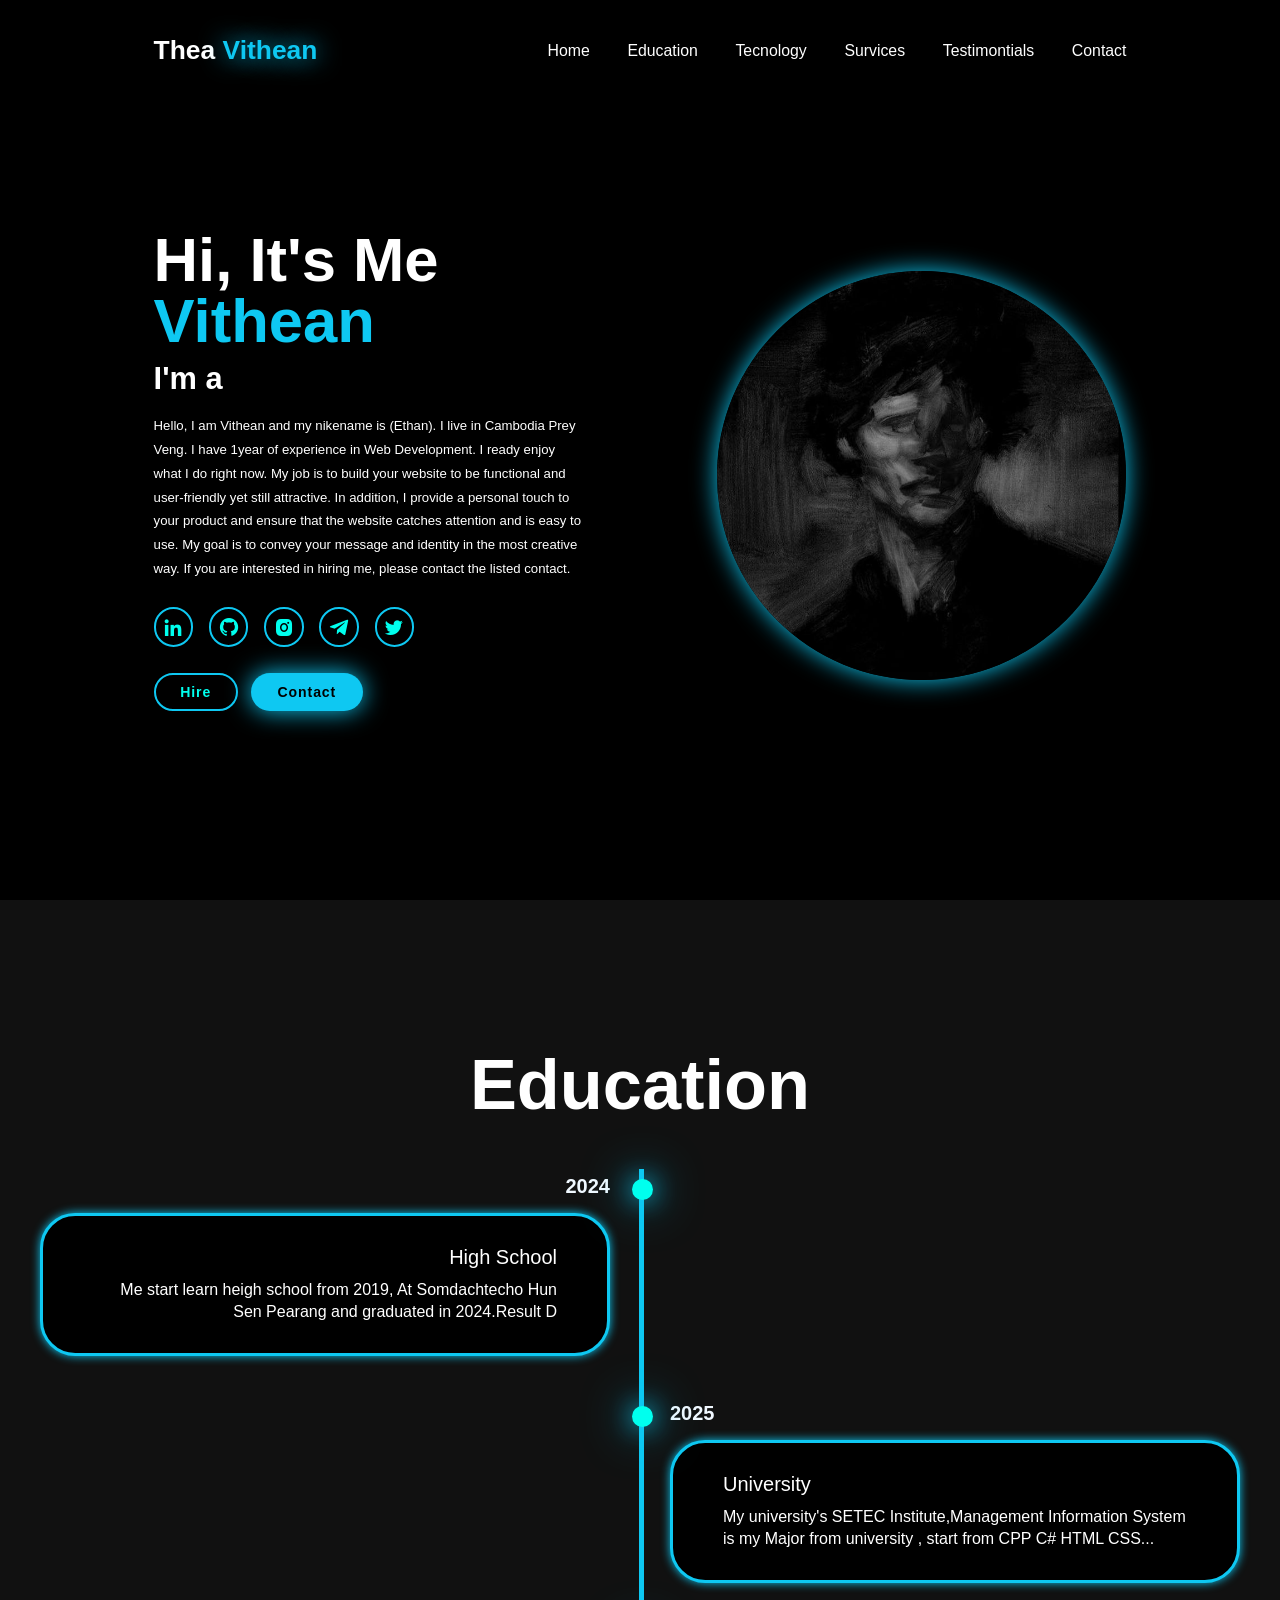
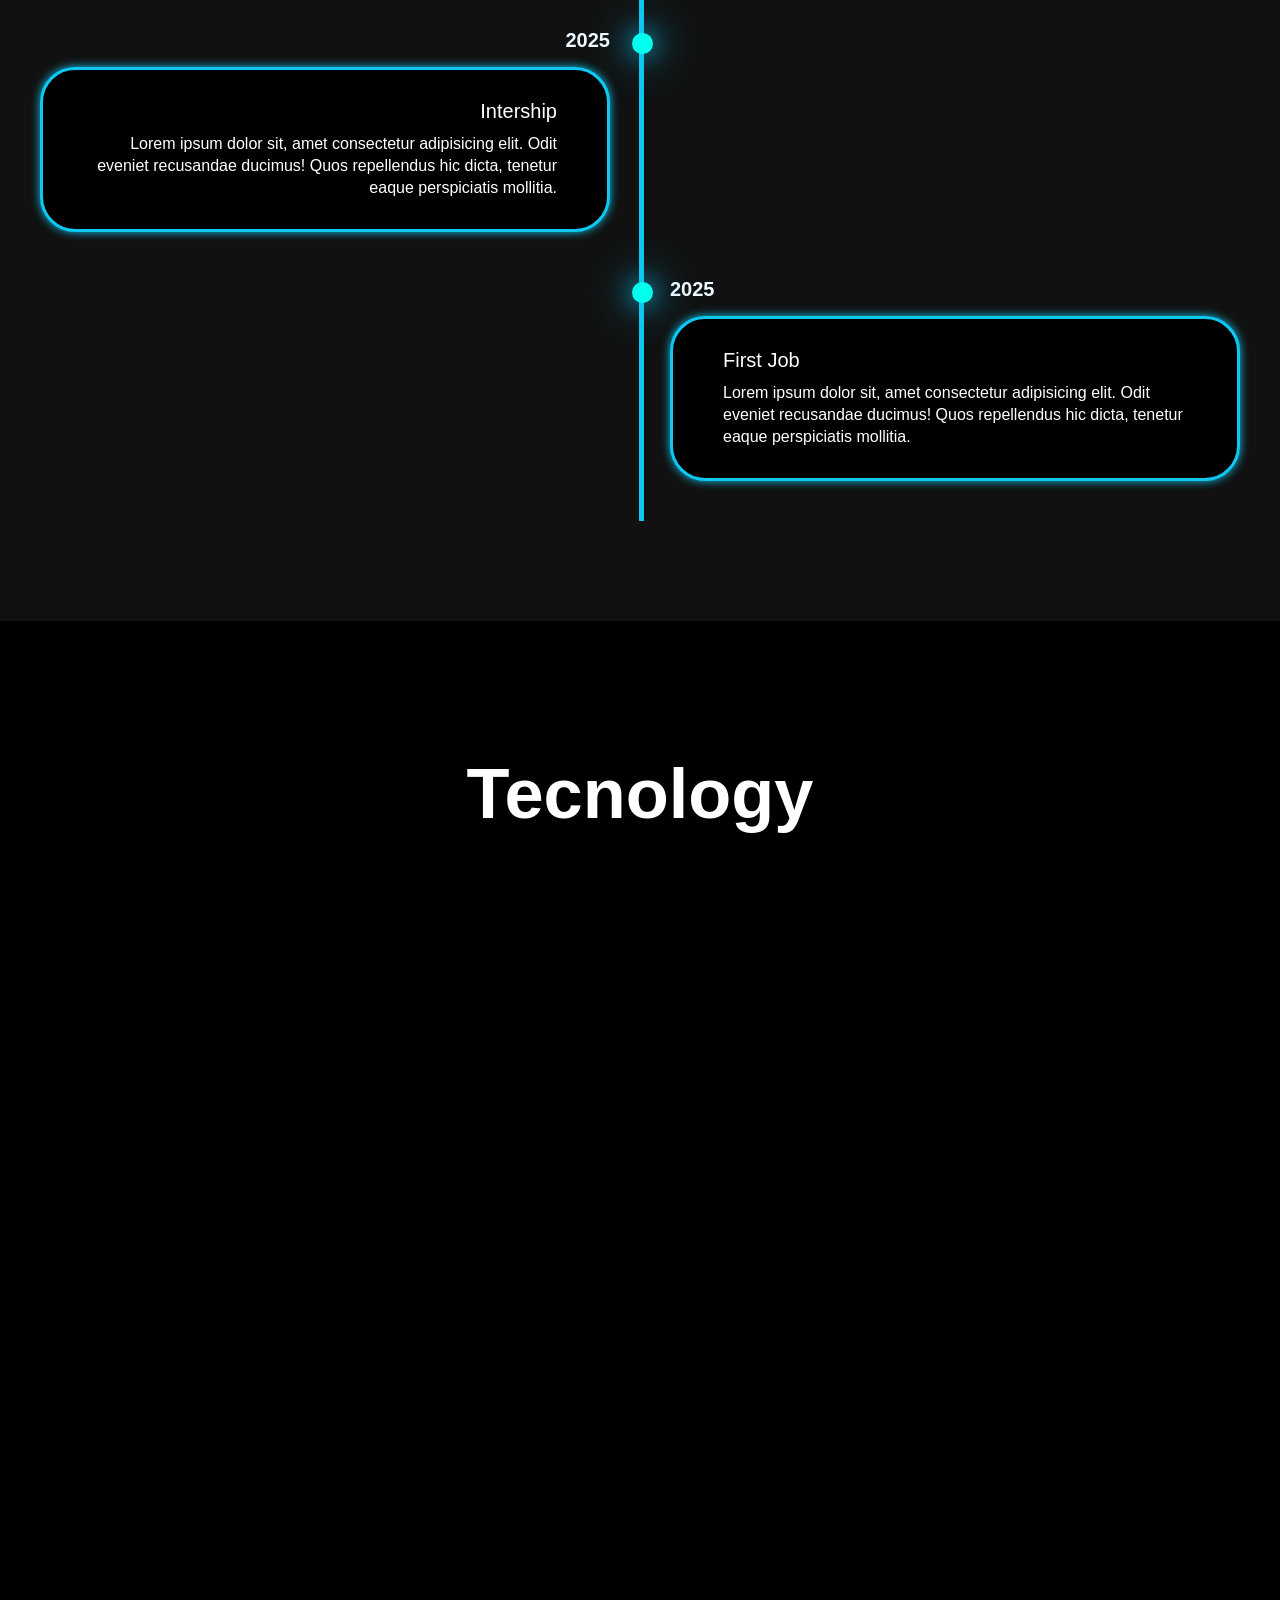
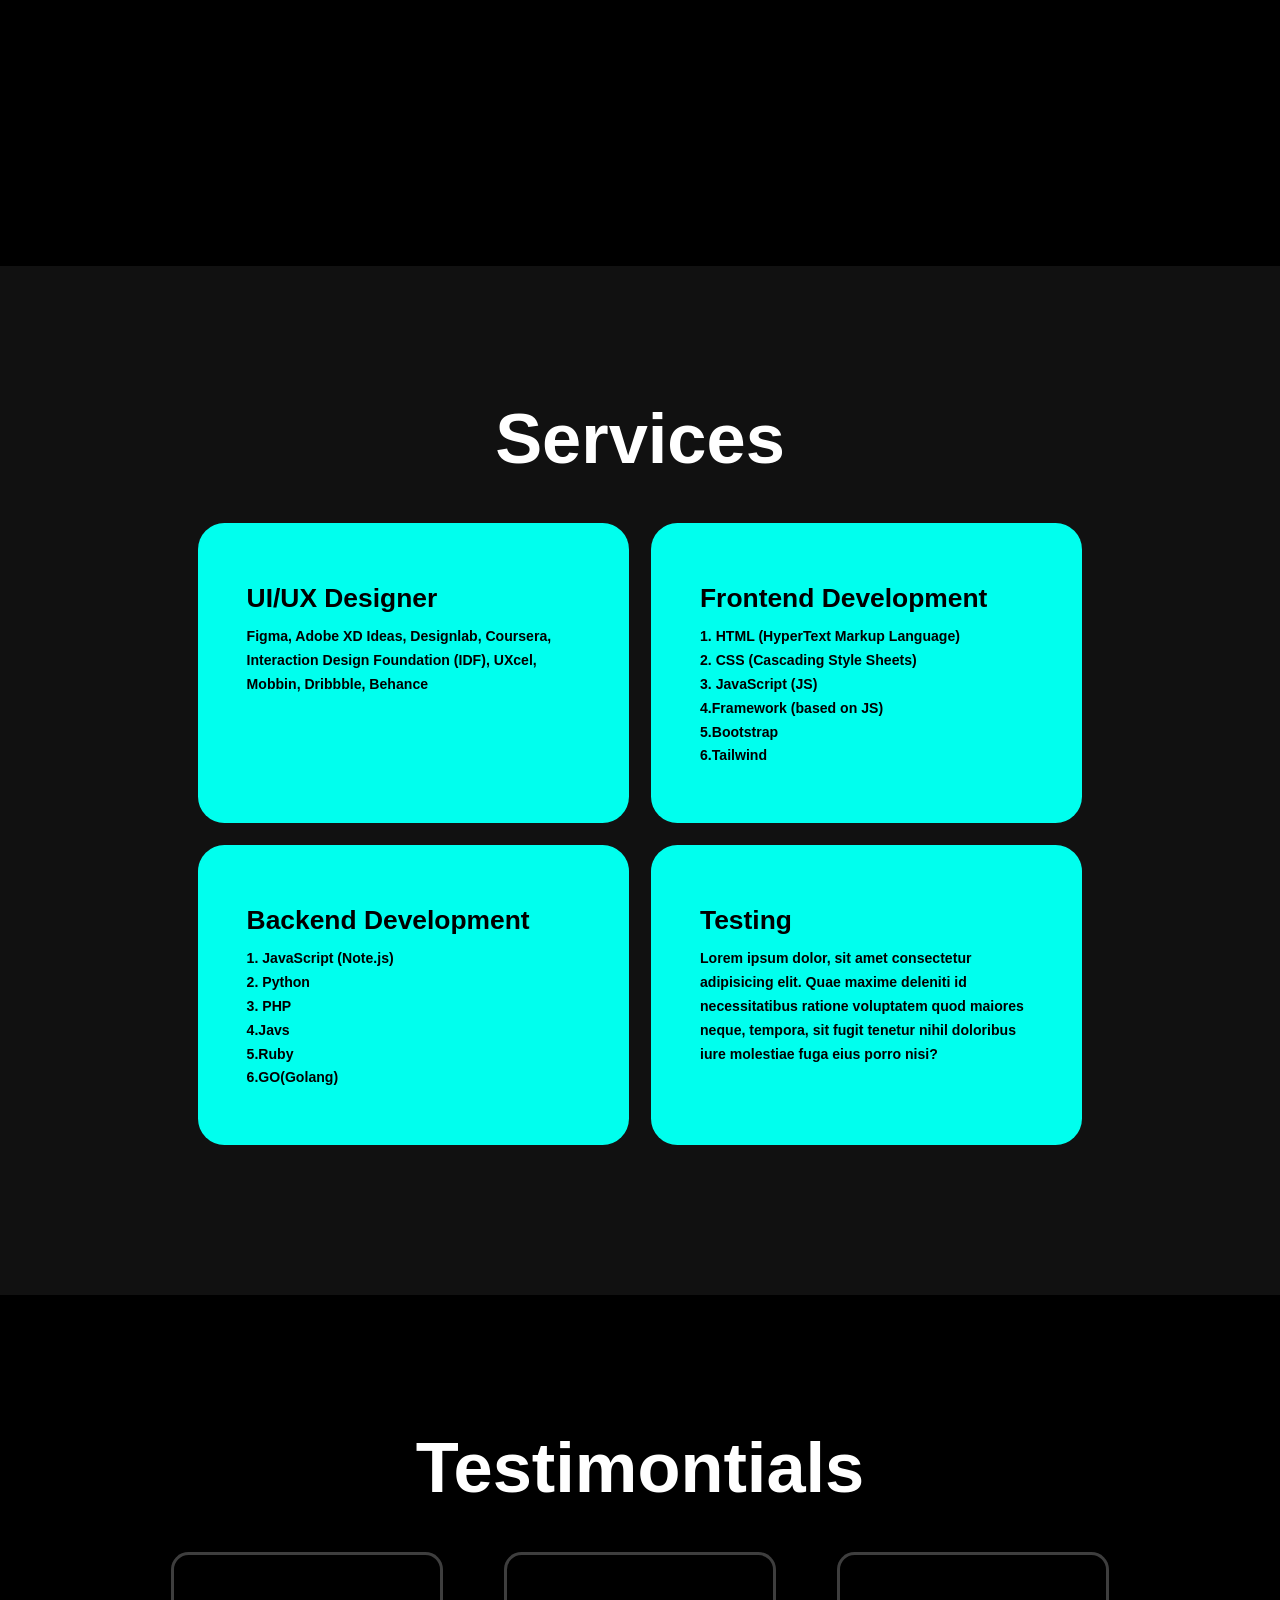
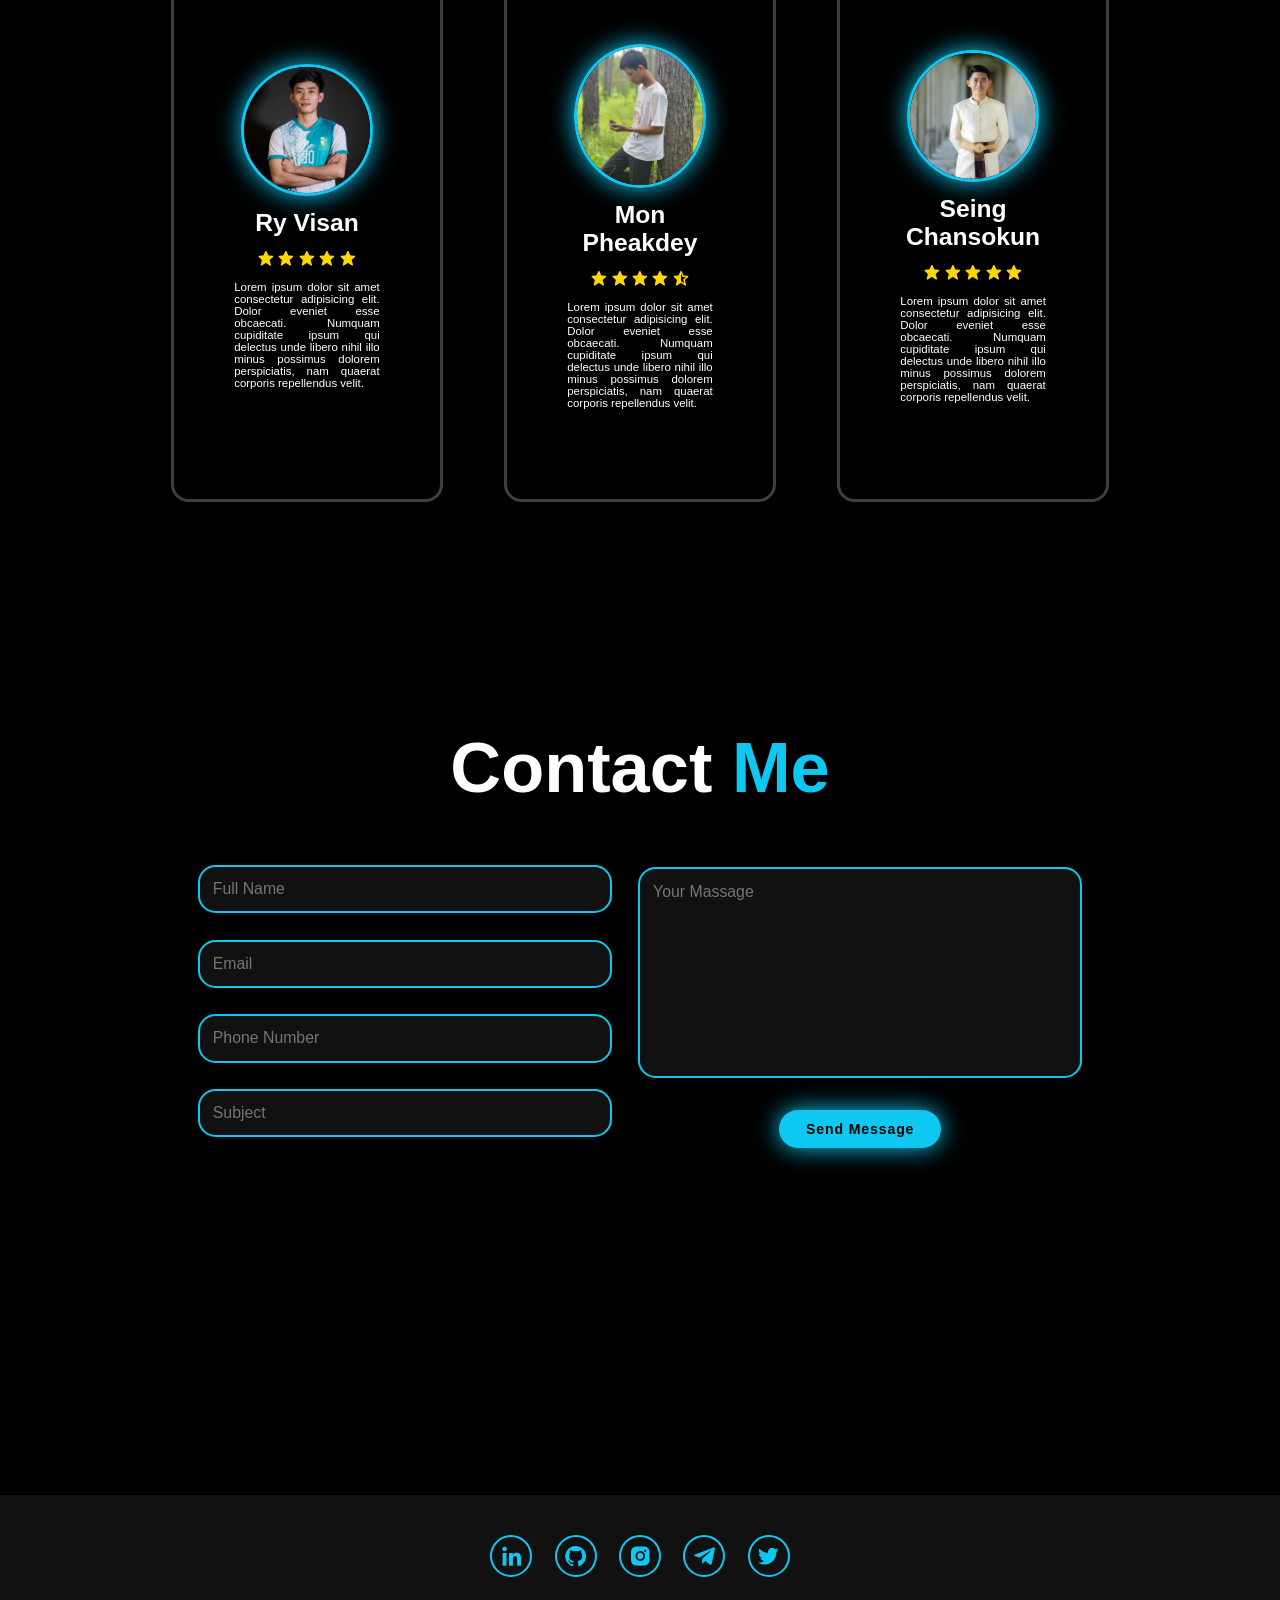
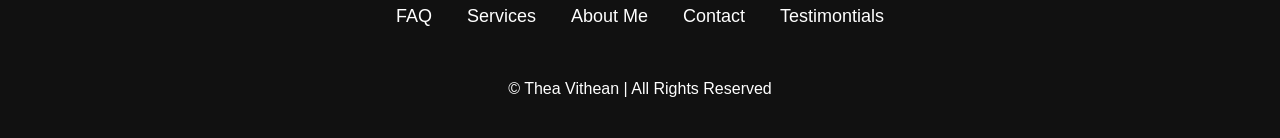
==== commit fa4a5fd4: "Update index.html" ====
--- a/index.html
+++ b/index.html
@@ -6,7 +6,7 @@
     <title>Thea Vithean</title>
     <link rel="stylesheet" href="/CSS/styl1.css">
     <link rel="preconnect" href="https://fonts.googleapis.com">
-    <link rel="icon" href="/img/LOGO.ICON.jpg">
+    <link rel="icon" href="LOGO.ICON.jpg">
     <link href='https://unpkg.com/boxicons@2.1.4/css/boxicons.min.css' rel='stylesheet'>
 </head>
 <style>
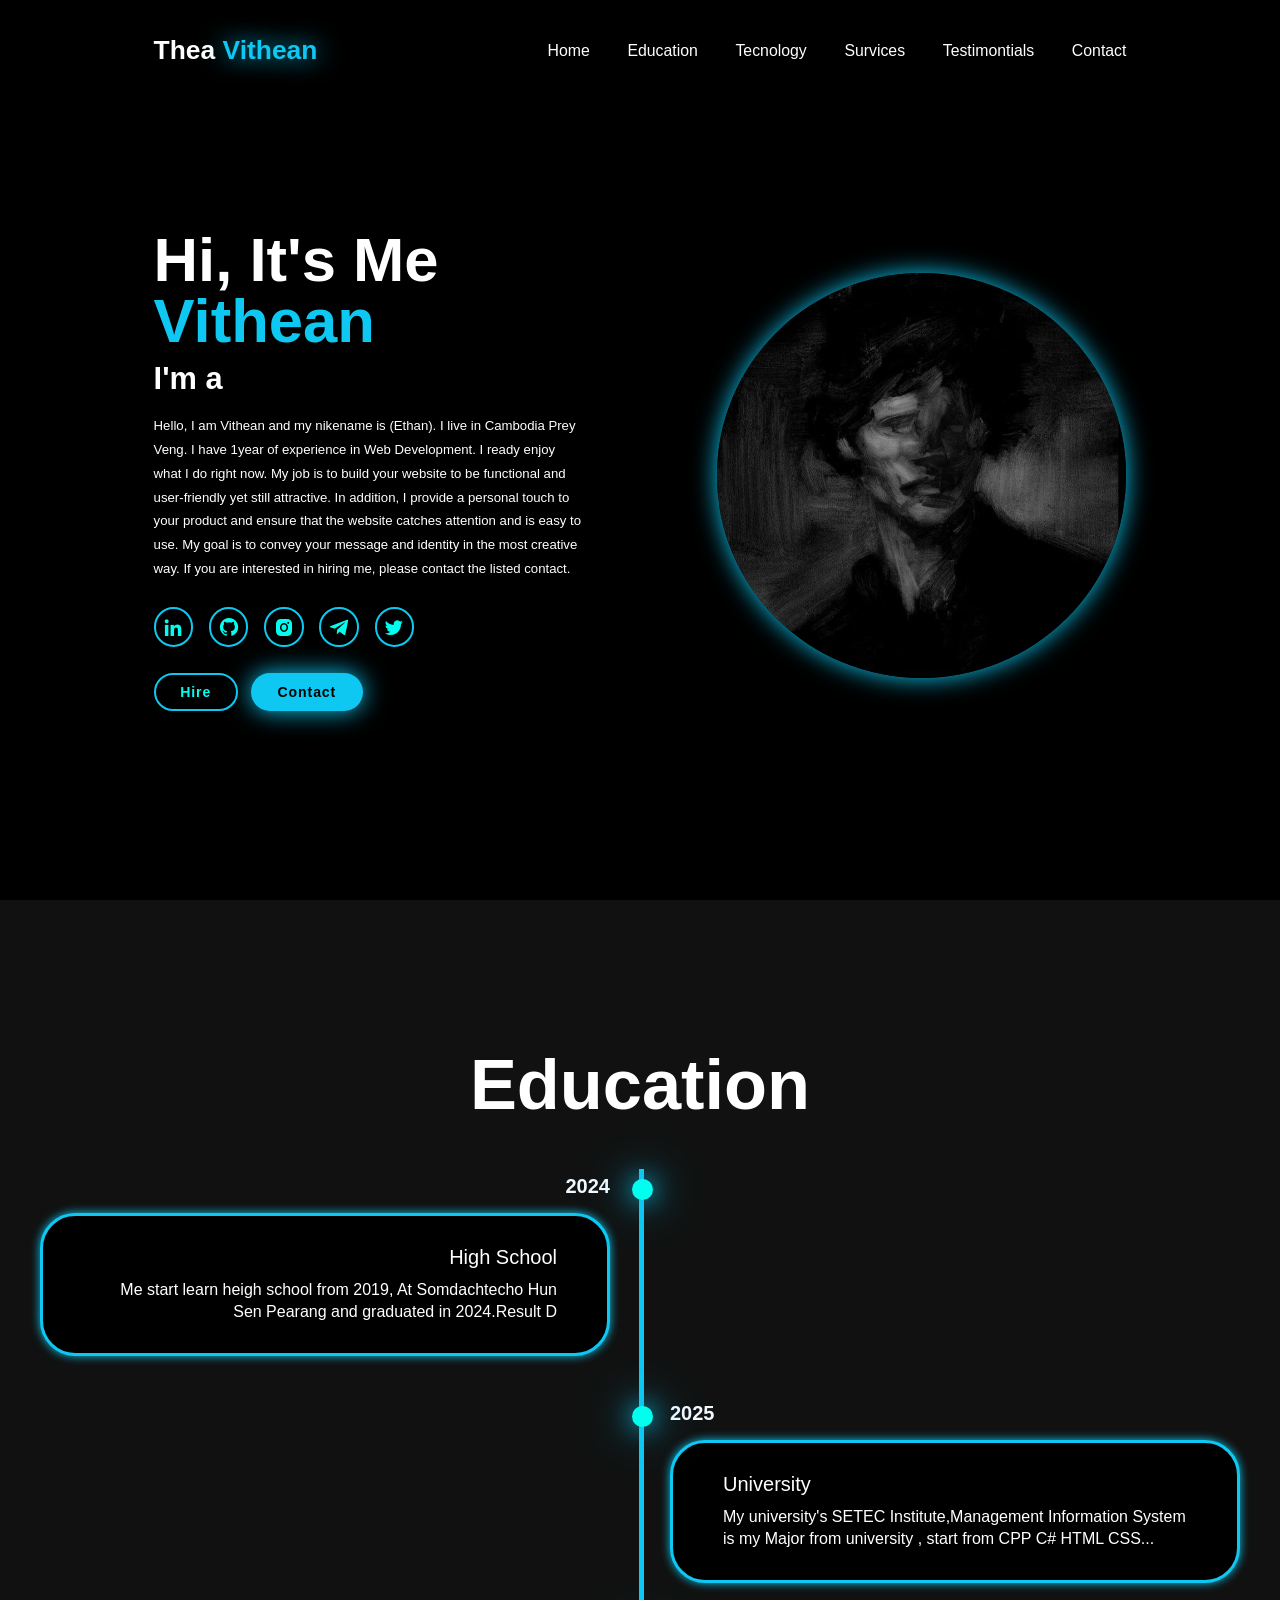
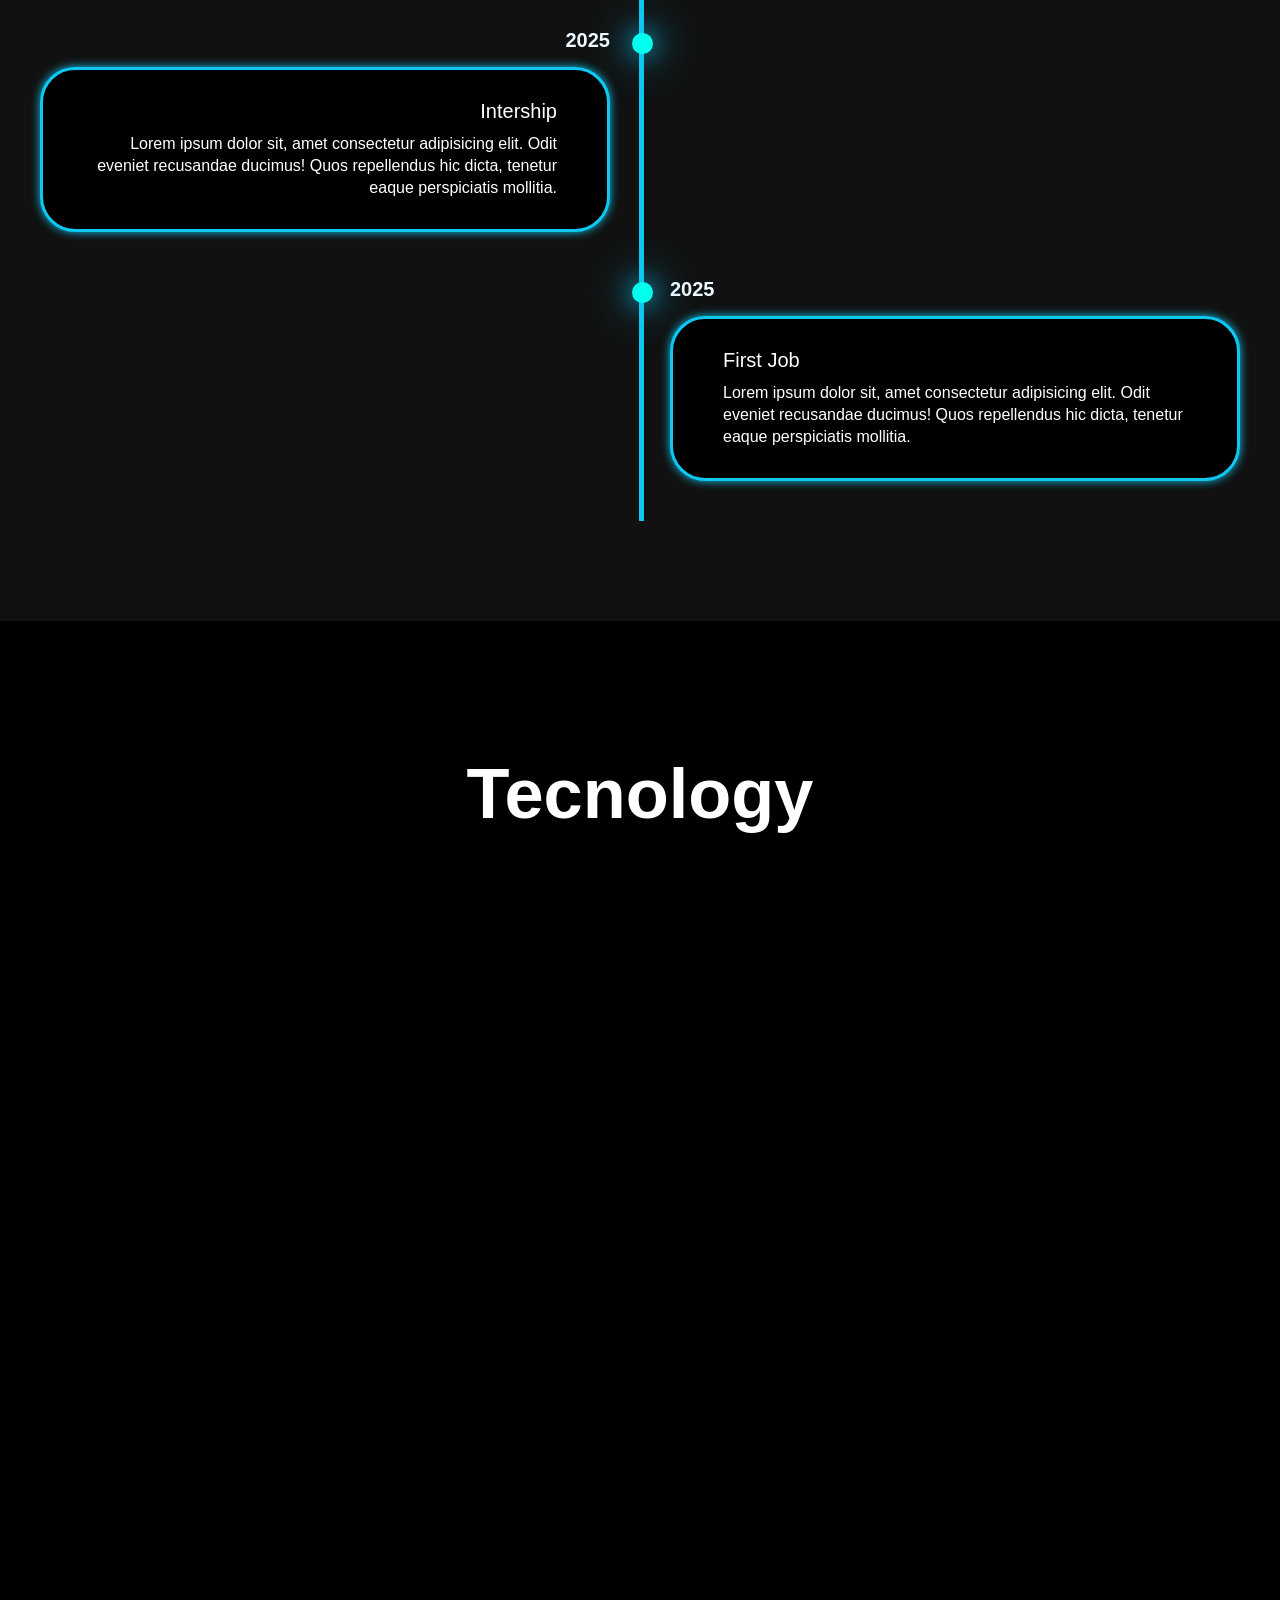
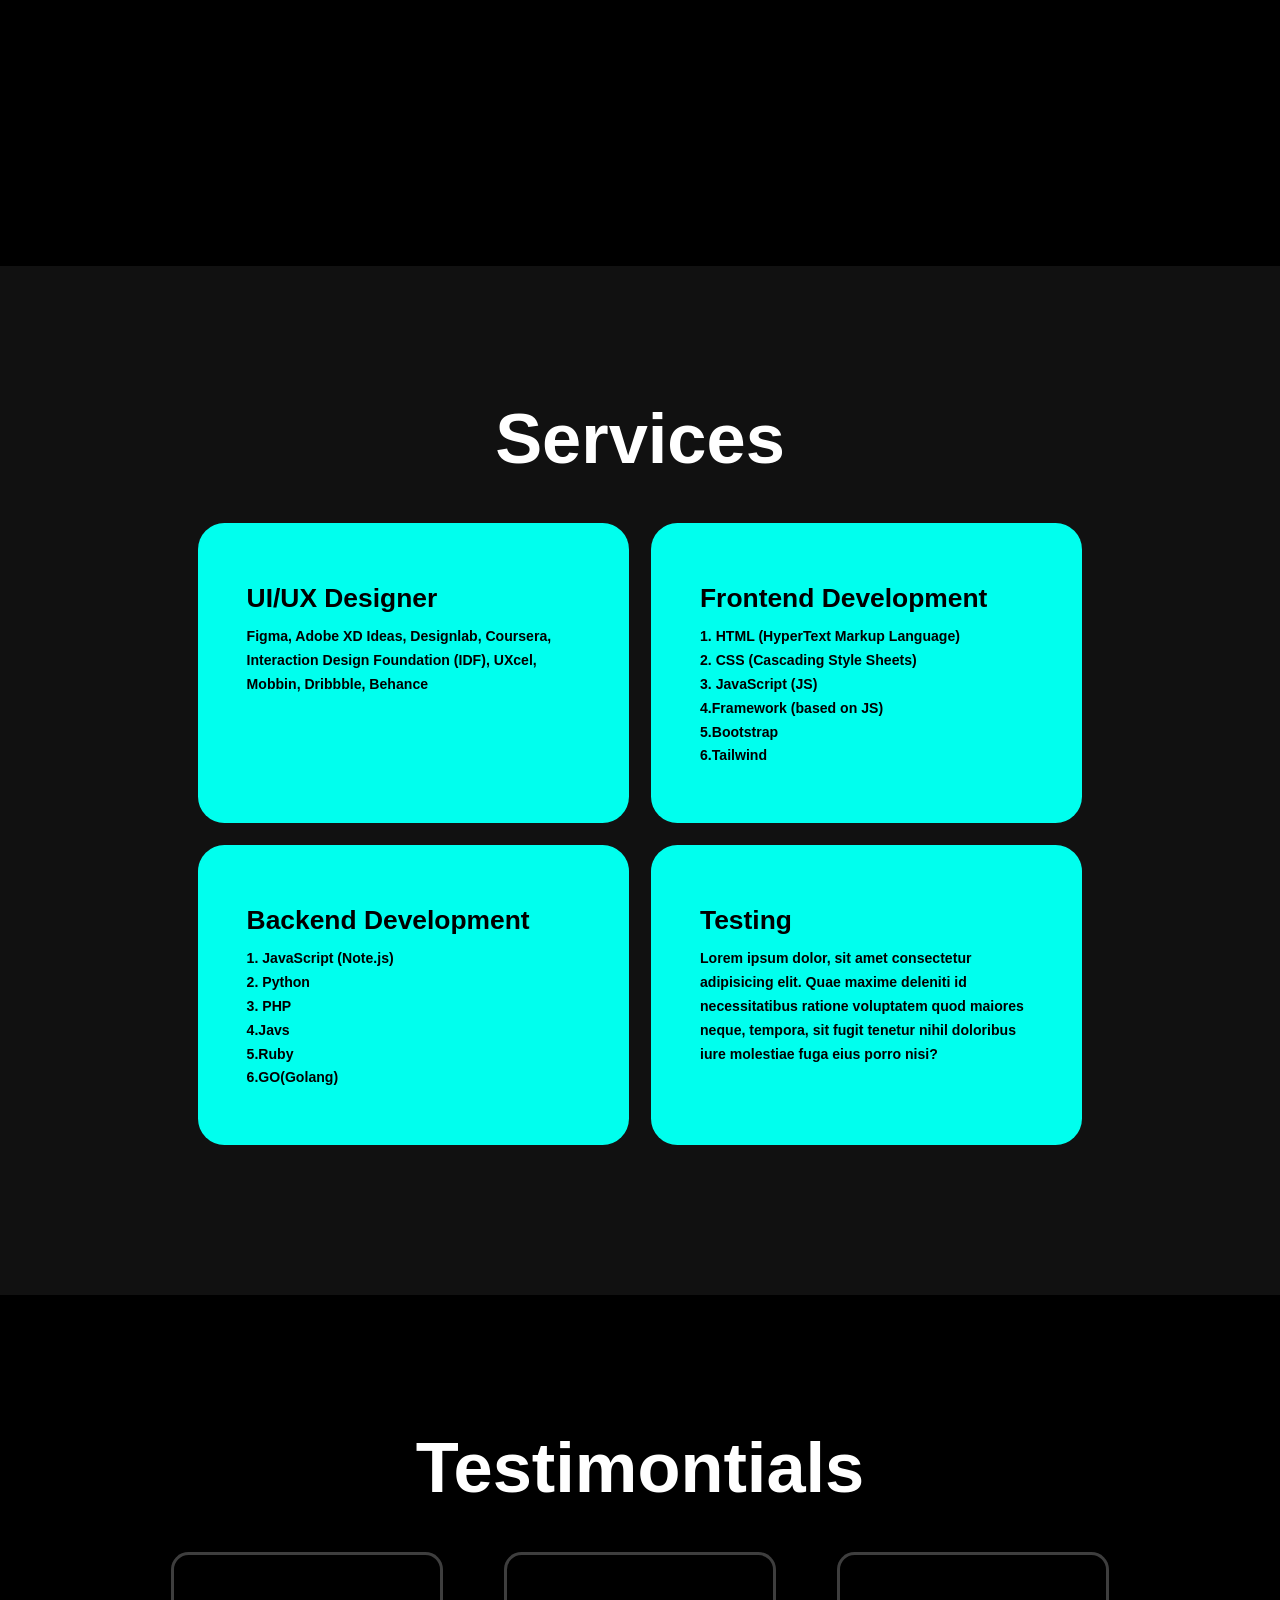
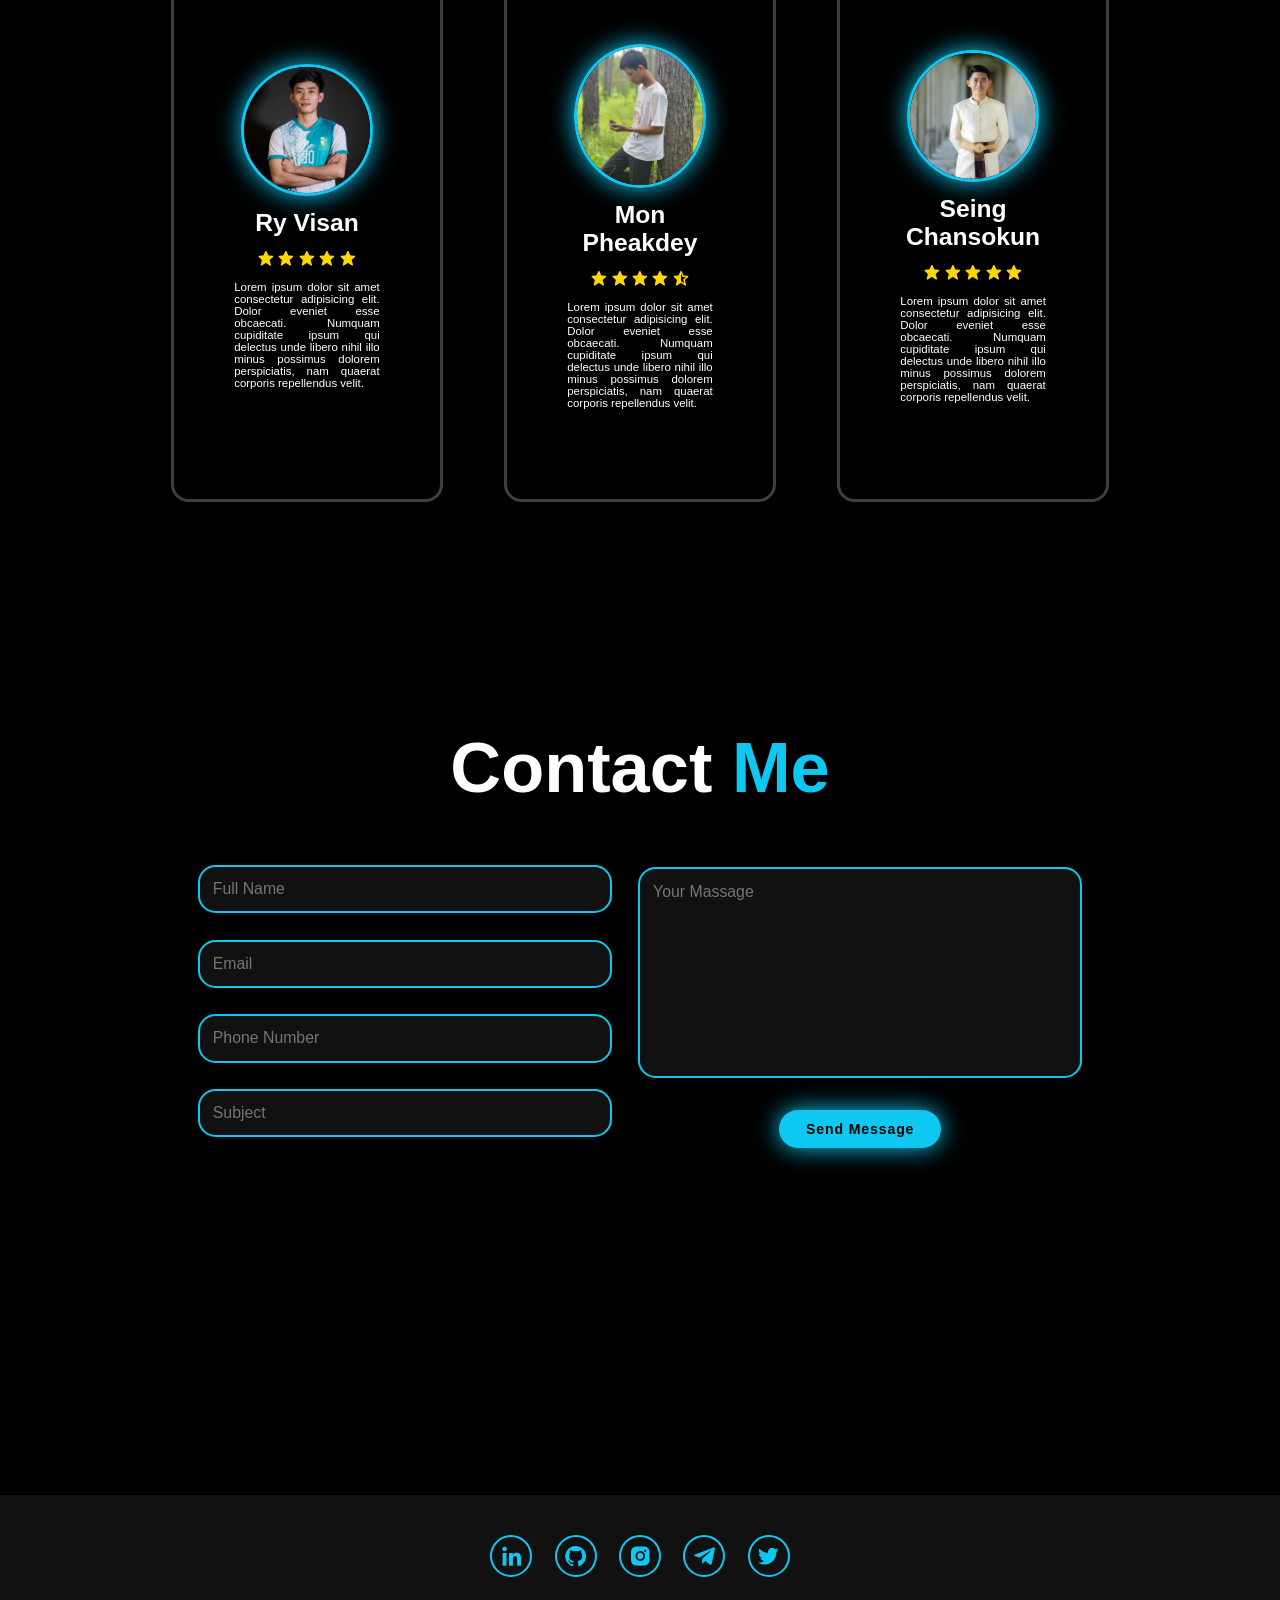
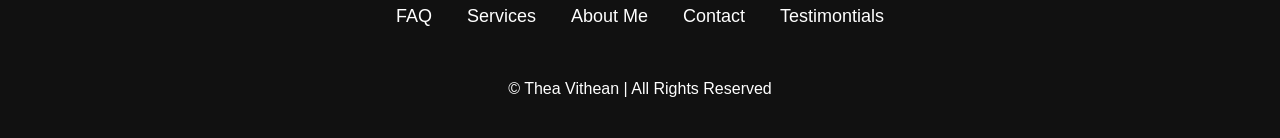
==== commit a4543787: "Update index.html" ====
--- a/index.html
+++ b/index.html
@@ -121,7 +121,6 @@
     position: relative;
     top: 3rem;
     width: 32vw;
-    height: 32vw;
     border-radius: 50%;
     box-shadow: 0 0 25px var(--main-color);
     cursor: pointer;
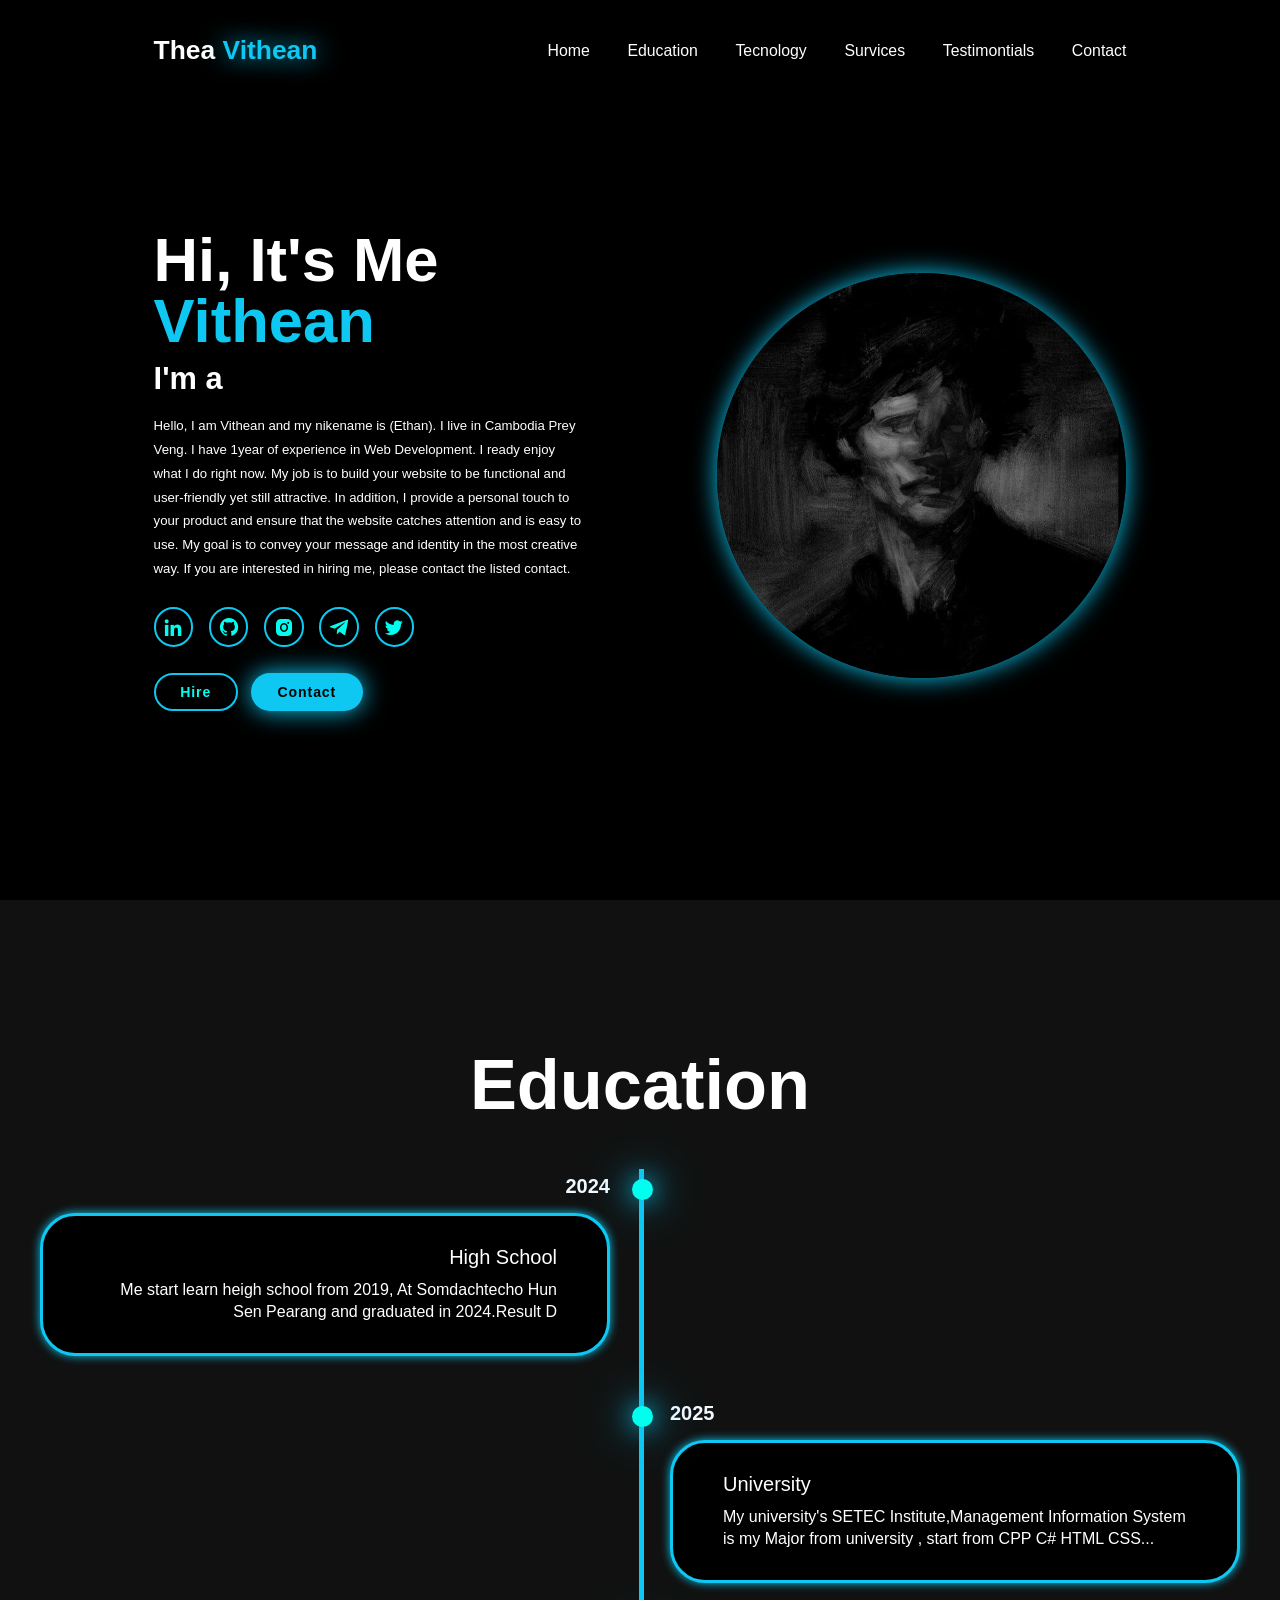
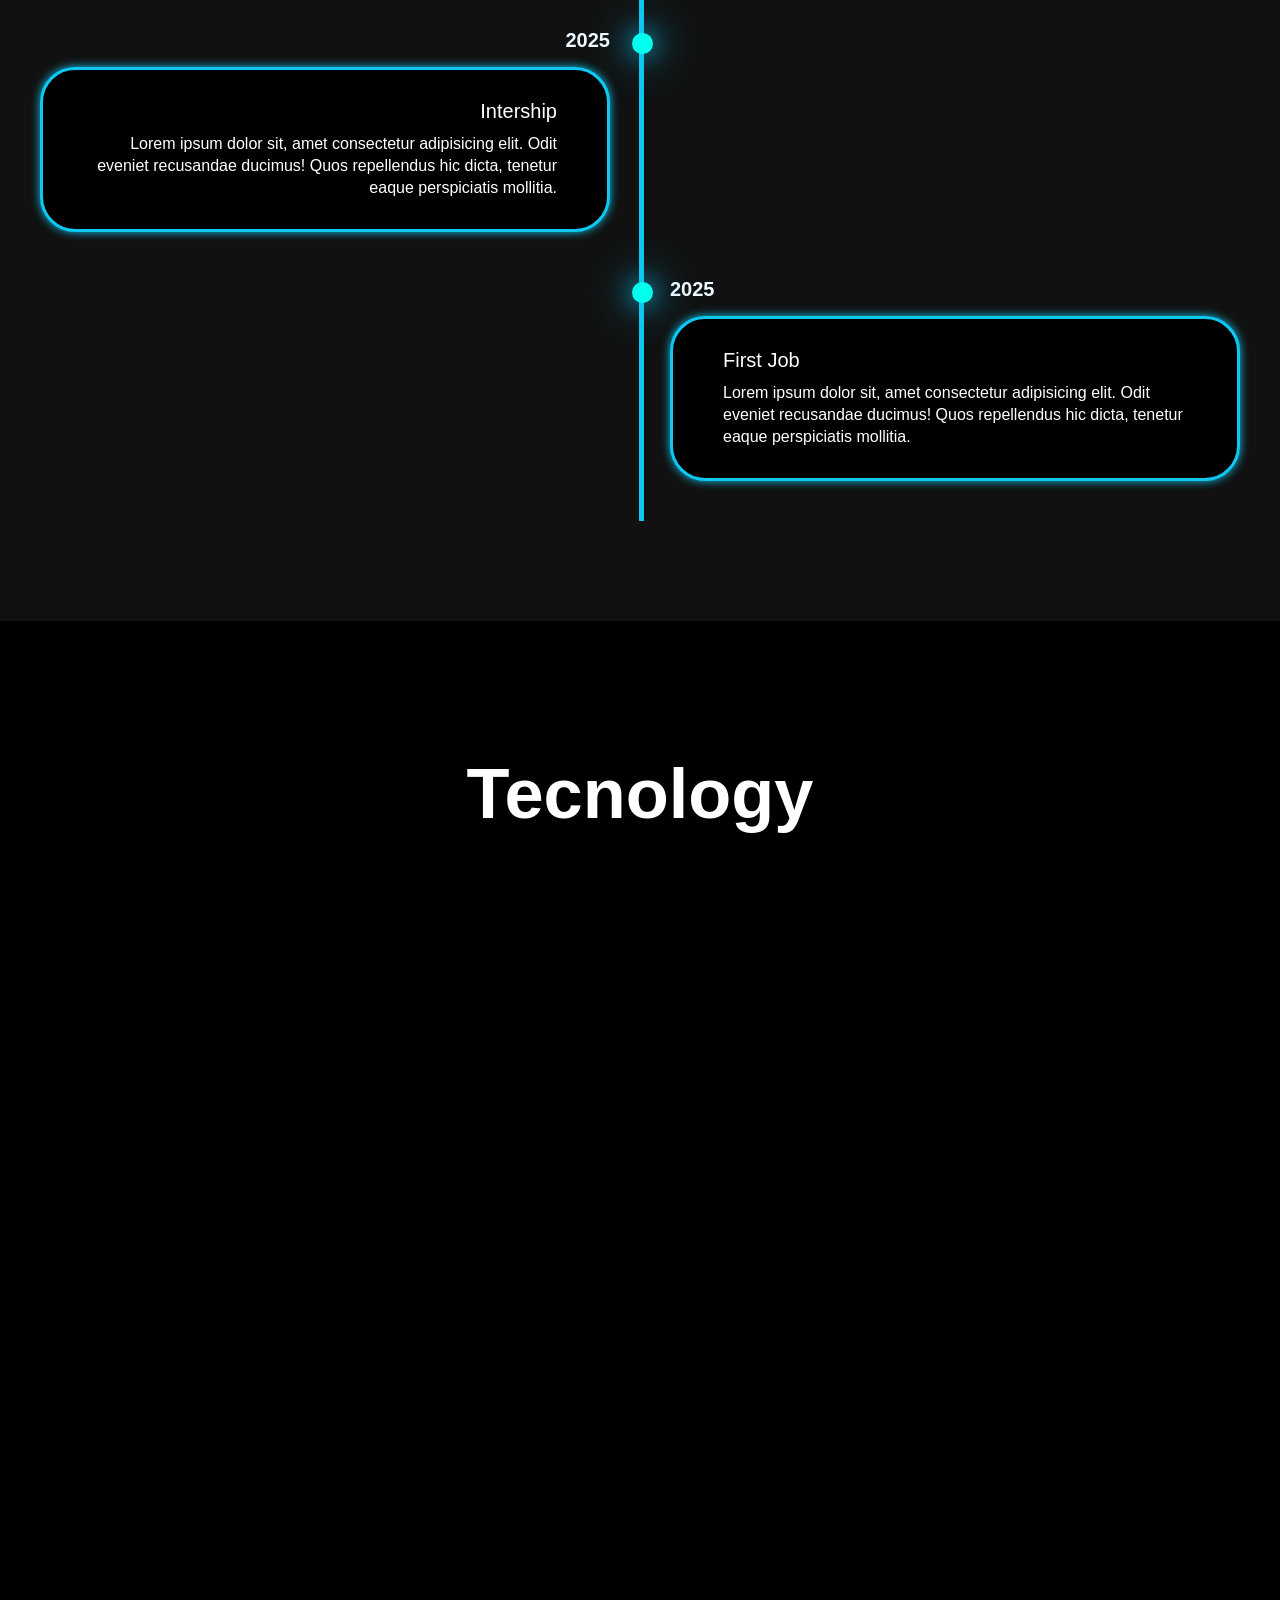
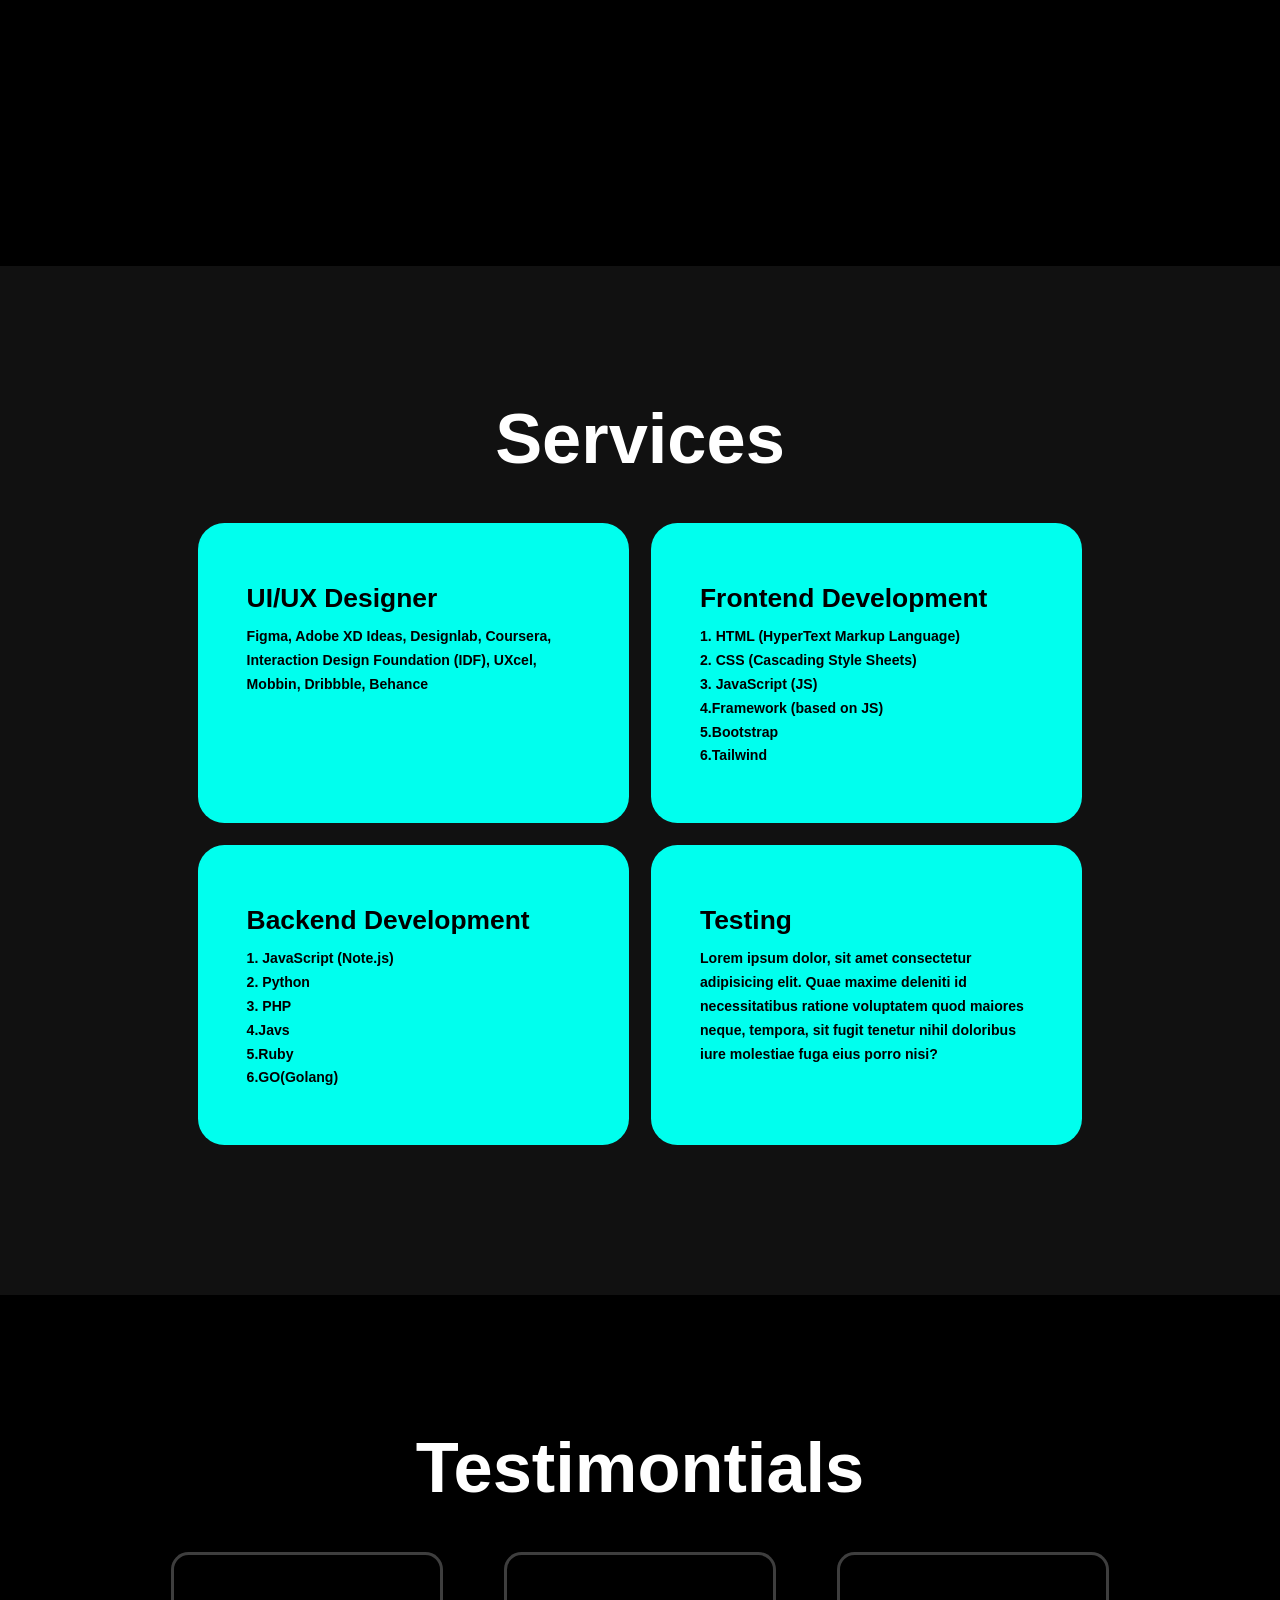
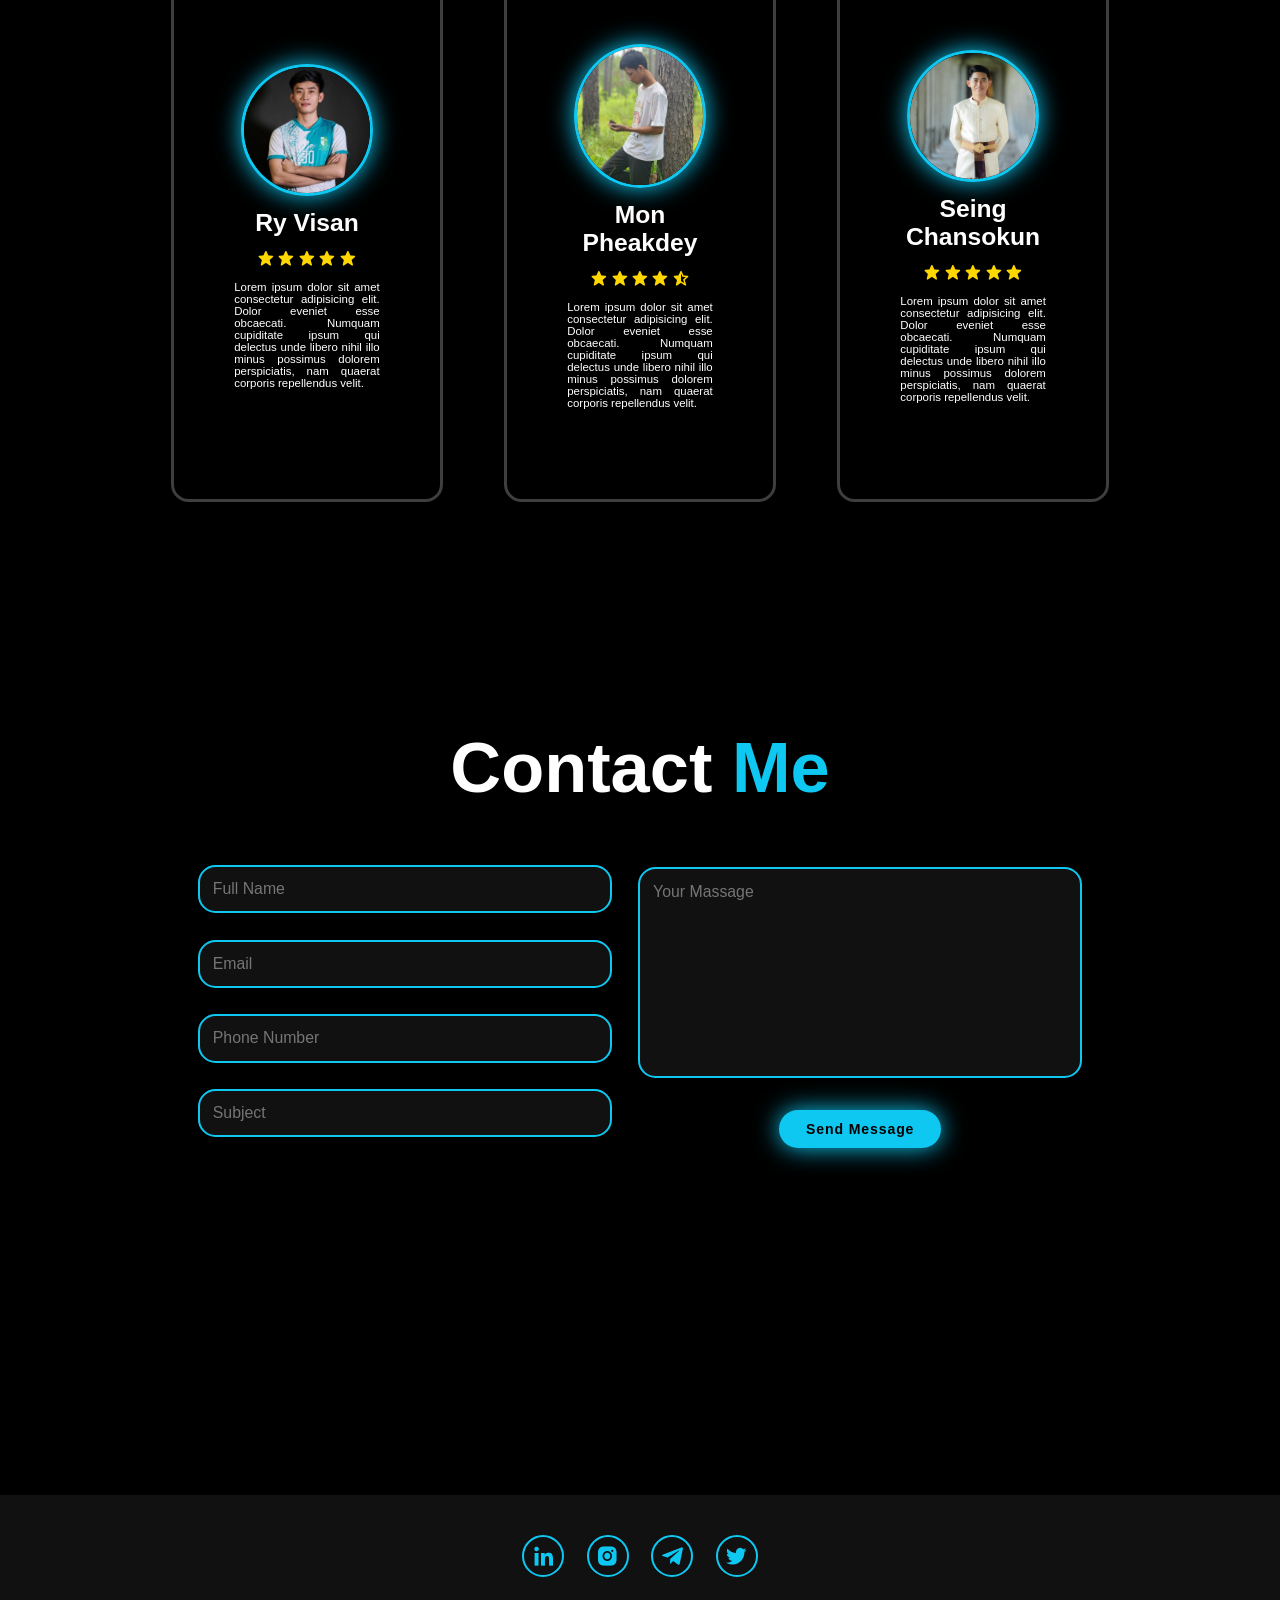
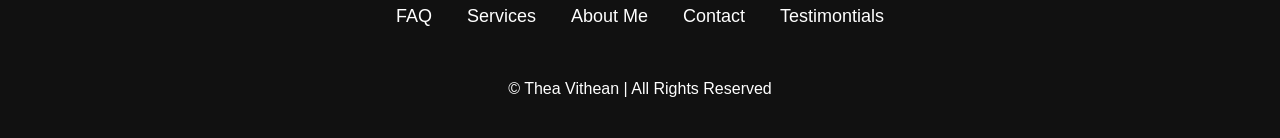
==== commit 3e68b71e: "Update index.html" ====
--- a/index.html
+++ b/index.html
@@ -690,7 +690,7 @@
             <p>Hello, I am Vithean and my nikename is (Ethan). I live in Cambodia Prey Veng. I have 1year of experience in Web Development. I ready enjoy  what I do right now. My job is to build your website to be functional and user-friendly yet still attractive. In addition, I provide a personal touch to your product and ensure that the website catches attention and is easy to use. My goal is to convey your message and identity in the most creative way. If you are interested in hiring me, please contact the listed contact. </p>
             <div class="social-icons">
                 <a href="#"><i class='bx bxl-linkedin' ></i></a>
-                <a href="https://github.com/ethanthean17"><i class='bx bxl-github' ></i></a>
+                <a href="https://github.com/vithean111123/luvmeot.github.io.git"><i class='bx bxl-github' ></i></a>
                 <a href="https://www.instagram.com/accounts/settings/v2/your_account/"><i class='bx bxl-instagram-alt' ></i></a>
                 <a href="https://t.me/theavithean"><i class='bx bxl-telegram' ></i></a>
                 <a href="https://x.com/home"><i class='bx bxl-twitter' ></i></a>
@@ -849,7 +849,7 @@
     <footer class="footer">
         <div class="social">
             <a href="#"><i class='bx bxl-linkedin' ></i></a>
-            <a href="https://github.com/ethanthean17"><i class='bx bxl-github' ></i></a>
+            <a href="https://github.com/vithean111123/luvmeot.github.io.git><i class='bx bxl-github' ></i></a>
             <a href="https://www.instagram.com/accounts/settings/v2/your_account/"><i class='bx bxl-instagram-alt' ></i></a>
             <a href="https://t.me/theavithean"><i class='bx bxl-telegram' ></i></a>
             <a href="https://x.com/home"><i class='bx bxl-twitter' ></i></a>
